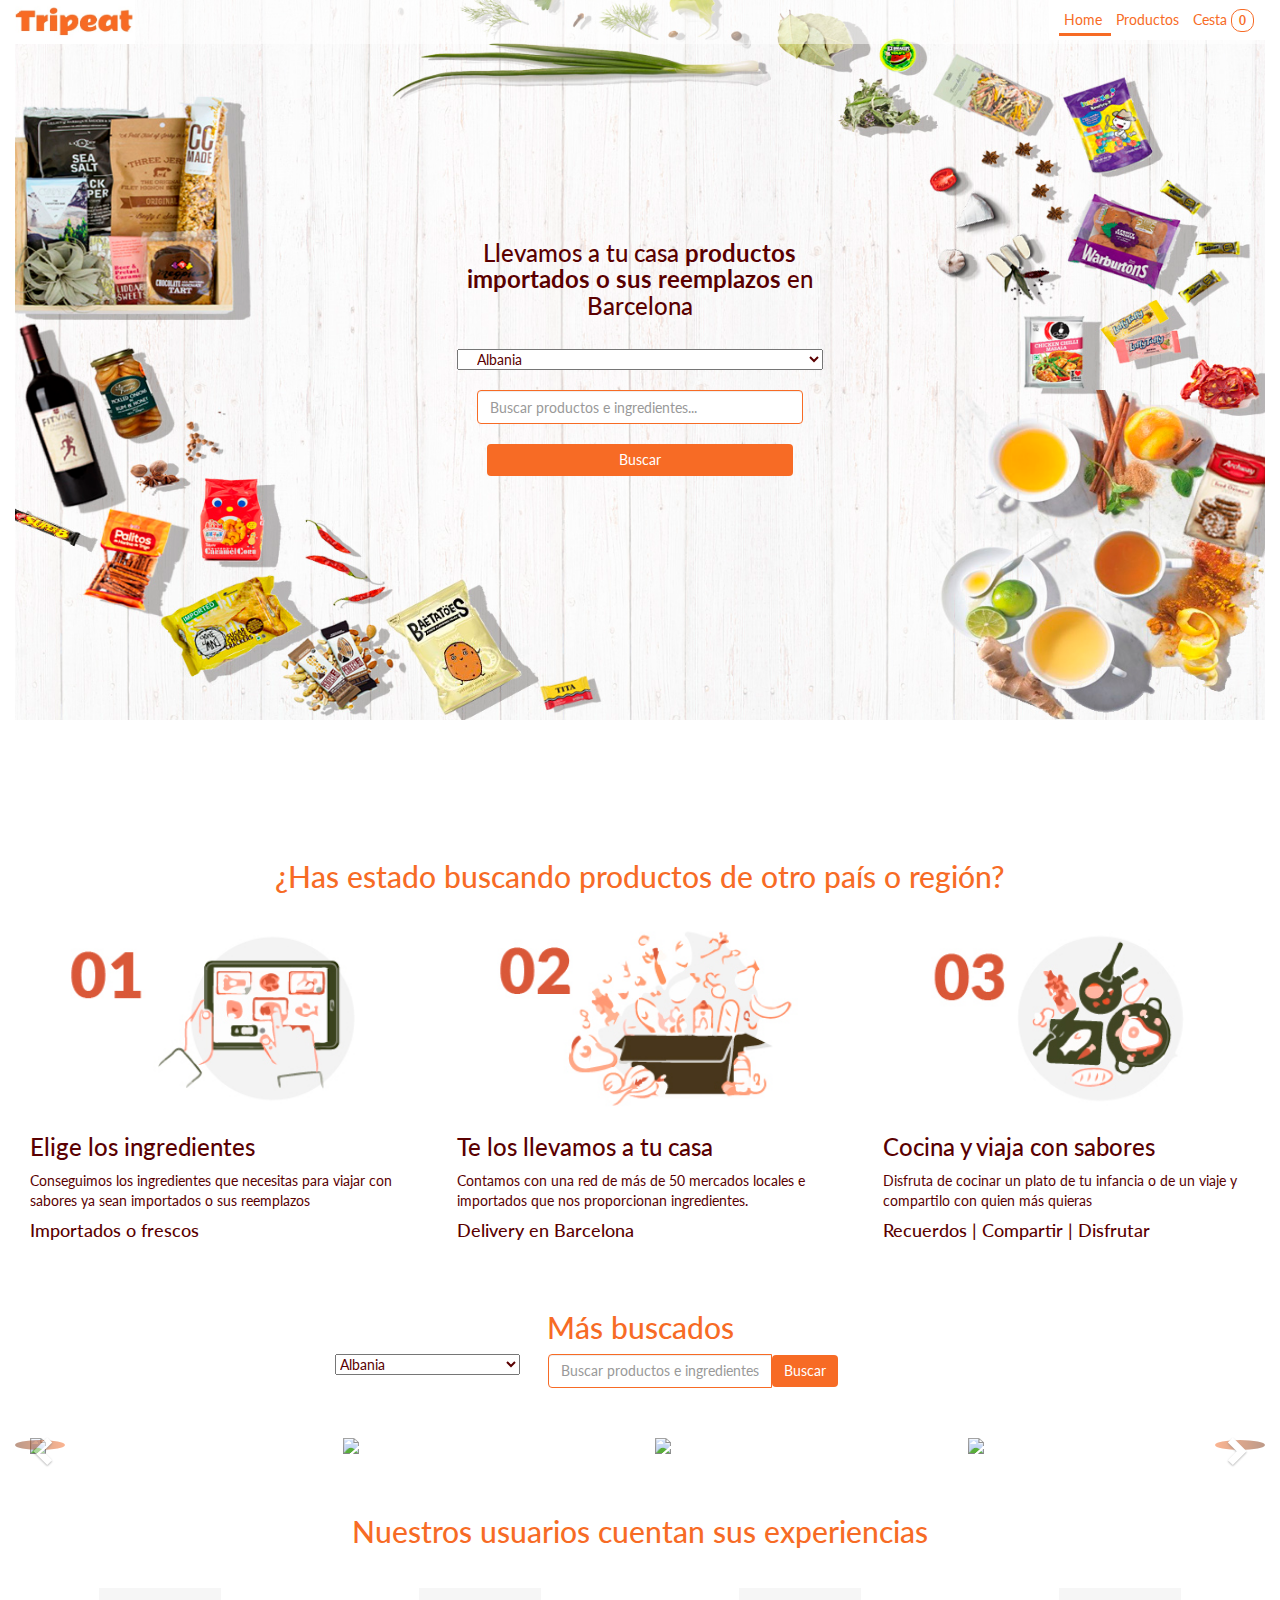
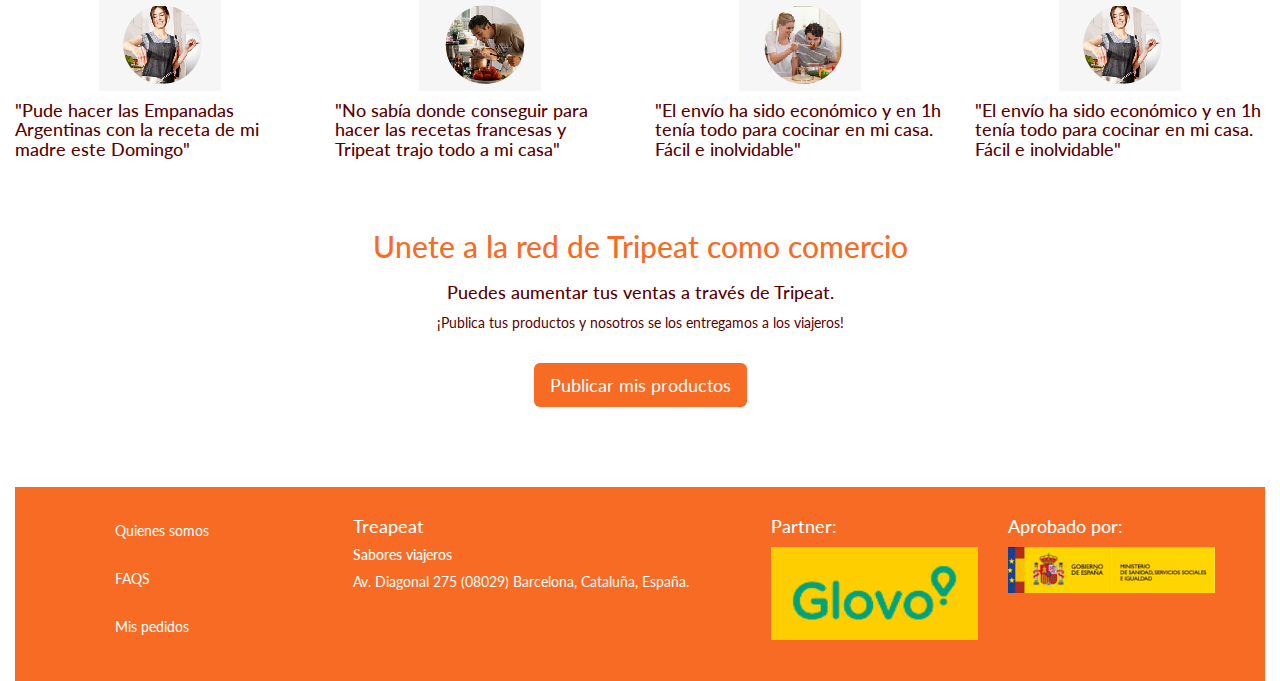
==== index.html @ 29530cc0 "slide mobile" ====
<!DOCTYPE html>
<html lang="en">
<head>
    <title>Home - Tripeat</title>
    
    <meta name="viewport" content="width=device-width, initial-scale=1">
    <!-- Latest compiled and minified CSS -->
    <link rel="stylesheet" href="https://maxcdn.bootstrapcdn.com/bootstrap/3.3.7/css/bootstrap.min.css" integrity="sha384-BVYiiSIFeK1dGmJRAkycuHAHRg32OmUcww7on3RYdg4Va+PmSTsz/K68vbdEjh4u" crossorigin="anonymous">

    <!-- Optional theme -->
    <link rel="stylesheet" href="https://maxcdn.bootstrapcdn.com/bootstrap/3.3.7/css/bootstrap-theme.min.css" integrity="sha384-rHyoN1iRsVXV4nD0JutlnGaslCJuC7uwjduW9SVrLvRYooPp2bWYgmgJQIXwl/Sp" crossorigin="anonymous">

    <!-- Jquery-->
    <script src="https://code.jquery.com/jquery-3.3.1.min.js" integrity="sha256-FgpCb/KJQlLNfOu91ta32o/NMZxltwRo8QtmkMRdAu8=" crossorigin="anonymous"></script>

    <!-- CARRITO JS SIMPLE CART-->
    <script type="text/javascript" src="simpleCart.js"></script>

    <!-- Java Script-->
    <script type="script.js"></script>

    <!-- Latest compiled and minified JavaScript -->
    <script src="https://maxcdn.bootstrapcdn.com/bootstrap/3.3.7/js/bootstrap.min.js" integrity="sha384-Tc5IQib027qvyjSMfHjOMaLkfuWVxZxUPnCJA7l2mCWNIpG9mGCD8wGNIcPD7Txa" crossorigin="anonymous"></script>

    <!-- Select CSS -->
    <link rel="stylesheet" href="https://cdnjs.cloudflare.com/ajax/libs/bootstrap-select/1.12.4/css/bootstrap-select.min.css">
    
    <!-- Select JavaScript -->
    <script src="https://cdnjs.cloudflare.com/ajax/libs/bootstrap-select/1.12.4/js/bootstrap-select.min.js"></script>

    <meta name="viewport" content="width=device-width, initial-scale=1">

    <link href="https://fonts.googleapis.com/css?family=Lato" rel="stylesheet">
    <link href="https://fonts.googleapis.com/css?family=Kalam" rel="stylesheet">
    <link rel="stylesheet" href="styles.css">
</head>
<body>
    <div class="container-fluid">

        <div class="header-home">

          <div class="logo pull-left">

                      <a href="index.html">
                      <img src="img/logo-tripeat.jpg" class="center">
                      </a>
            </div>

          <div id="navigation-links" class=" pull-right hidden-xs">
                <ul>
                    <li>
                        <a  href="index.html" class="active">
                            Home
                        </a>
                    </li>
                    <li>
                        <a href="product.html" >
                            Productos
                        </a>
                    </li>
                    <li>
                        <a href="cesta.html">
                            Cesta <span class="badge simpleCart_quantity"></span>
                        </a>
                    </li>
                </ul>


            </div>

            <!-- botones -->
            <div class="pull-right hidden-lg hidden-md hidden-sm">
                    
                    <a class="pull-right" href="cesta.html">
                     <div class="boton-cesta btn btn-default btn-sm col-xs-z cesta-icon">
                              <span class="glyphicon glyphicon-shopping-cart " aria-hidden="true"></span>
                              <span class="badge simpleCart_quantity" style="margin-right: 30px "></span>
                        </div>
                    </a>
                       <!--<button type="button" class="btn btn-default btn-sm col-xs-offset-1">
                              <span class="glyphicon glyphicon-user" aria-hidden="true"></span>
                              INICIAR SESIÓN
                        </button>-->
                    
            </div> <!-- cierra botones -->

        </div><!-- cierra header -->



        <section id="carrousell">


            <div class="row">
                <div class="col-xs-8 col-xs-offset-2 col-md-4 col-md-offset-4 buscar">
                    
                    <h3 class="row value">

                        Llevamos a tu casa <strong>productos importados o sus reemplazos</strong> en Barcelona
                    </h3>


                    <div class="row filtros">
                        <div class="col-xs-12">
                                <div id="dropdown" class="margin-top-20 col-xs-12">
                                    <select class="selectpicker col-xs-12" data-live-search="true" title="Busca país o región">
                                  
                                        <optgroup label="A">
                                            <option><a href="#">Albania</a></option>
                                            <option><a href="#">Alemania</a></option>
                                            <option><a href="#">Andorra</a></option>
                                            <option><a href="#">Angola</a></option>
                                            <option><a href="#">Argelia</a></option>
                                            <option><a href="#">Argentina</a></option>
                                            <option><a href="#">Armenia</a></option>
                                            <option><a href="#">Australia</a></option>
                                            <option><a href="#">Austria</a></option>
                                        </optgroup>

                                        <optgroup label="B">
                                            <option><a href="#">Bahamas</a></option>
                                            <option><a href="#">Bélgica</a></option>
                                            <option><a href="#">Bolivia</a></option>
                                            <option><a href="#">Bosnia y Herzegovina</a></option>
                                            <option><a href="#">Brasil</a></option>
                                            <option><a href="#">Bulgaria</a></option>
                                        </optgroup>
                                        
                                        <optgroup label="C">
                                            <option><a href="#">Camboya</a></option>
                                            <option><a href="#">Canadá</a></option>
                                            <option><a href="#">Catar</a></option>
                                            <option><a href="#">Chile</a></option>
                                            <option><a href="#">China</a></option>
                                            <option><a href="#">Colombia</a></option>
                                            <option><a href="#">Corea del Norte</a></option>
                                            <option><a href="#">Corea del Sur</a></option>
                                            <option><a href="#">Costa de Marfil</a></option>
                                            <option><a href="#">Costa Rica</a></option>
                                            <option><a href="#">Croacia</a></option>
                                            <option><a href="#">Cuba</a></option>
                                        </optgroup>

                                        <optgroup label="D">
                                            <option><a href="#">Dinamarca</a></option>
                                            <option><a href="#">Dominicana</a></option>
                                        </optgroup>

                                        <optgroup label="E">
                                            <option><a href="#">Ecuador</a></option>
                                            <option><a href="#">Egipto</a></option>
                                            <option><a href="#">El Salvador</a></option>
                                            <option><a href="#">Emiratos Árabes Unidos</a></option>
                                            <option><a href="#">Eslovaquia</a></option>
                                            <option><a href="#">Eslovenia</a></option>
                                            <option><a href="#">España</a></option>
                                            <option><a href="#">Estados Unidos</a></option>
                                            <option><a href="#">Estonia</a></option>
                                        </optgroup>

                                        <optgroup label="F">
                                            <option><a href="#">Filipinas</a></option>
                                            <option><a href="#">Finlandia</a></option>
                                            <option><a href="#">Francia</a></option>
                                        </optgroup>

                                        <optgroup label="G">
                                            <option><a href="#">Georgia</a></option>
                                            <option><a href="#">Grecia</a></option>
                                            <option><a href="#">Guatemala</a></option>
                                        </optgroup>

                                        <optgroup label="H">
                                            <option><a href="#">Haití</a></option>
                                            <option><a href="#">Honduras</a></option>
                                            <option><a href="#">Hungría</a></option>
                                        </optgroup>

                                        <optgroup label="I">
                                            <option><a href="#">India</a></option>
                                            <option><a href="#">Indonesia</a></option>
                                            <option><a href="#">Irak</a></option>
                                            <option><a href="#">Irán</a></option>
                                            <option><a href="#">Irlanda</a></option>
                                            <option><a href="#">Islandia</a></option>
                                            <option><a href="#">Israel</a></option>
                                            <option><a href="#">Italia</a></option>
                                        </optgroup>

                                        <optgroup label="J">
                                            <option><a href="#">Jamaica</a></option>
                                            <option><a href="#">Japón</a></option>
                                        </optgroup>

                                        <optgroup label="K">
                                            <option><a href="#">Kenia</a></option>
                                            <option><a href="#">Kuwait</a></option>
                                        </optgroup>

                                        <optgroup label="L">
                                            <option><a href="#">Letonia</a></option>
                                            <option><a href="#">Lituania</a></option>
                                            <option><a href="#">Luxemburgo</a></option>
                                        </optgroup>

                                        <optgroup label="M">
                                            <option><a href="#">Madagascar</a></option>
                                            <option><a href="#">Malasia</a></option>
                                            <option><a href="#">Marruecos</a></option>
                                            <option><a href="#">México</a></option>
                                            <option><a href="#">Mónaco</a></option>
                                        </optgroup>

                                        <optgroup label="N">
                                            <option><a href="#">Nepal</a></option>
                                            <option><a href="#">Nicaragua</a></option>
                                            <option><a href="#">Nigeria</a></option>
                                            <option><a href="#">Noruega</a></option>
                                            <option><a href="#">Nueva Zelanda</a></option>
                                        </optgroup>

                                        <optgroup label="P">
                                            <option><a href="#">Países Bajos</a></option>
                                            <option><a href="#">Pakistán</a></option>
                                            <option><a href="#">Panamá</a></option>
                                            <option><a href="#">Paraguay</a></option>
                                            <option><a href="#">Perú</a></option>
                                            <option><a href="#">Polonia</a></option>
                                            <option><a href="#">Portugal</a></option>
                                        </optgroup>

                                        <optgroup label="R">                           
                                            <option><a href="#">República Checa</a></option>
                                            <option><a href="#">República Dominicana</a></option>
                                            <option><a href="#">República Sudafricana</a></option>
                                            <option><a href="#">Ruanda</a></option>
                                            <option><a href="#">Rumanía</a></option>
                                            <option><a href="#">Rusia</a></option>
                                        </optgroup>

                                        <optgroup label="S"> 
                                            <option><a href="#">Serbia</a></option>
                                            <option><a href="#">Singapur</a></option>
                                            <option><a href="#">Suecia</a></option>
                                            <option><a href="#">Suiza</a></option>
                                        </optgroup>

                                        <optgroup label="T"> 
                                            <option><a href="#">Tailandia</a></option>
                                            <option><a href="#">Turquía</a></option>
                                        </optgroup>

                                        <optgroup label="U"> 
                                            <option><a href="#">Ucrania</a></option>
                                            <option><a href="#">Uruguay</a></option>
                                        </optgroup>

                                        <optgroup label="V"> 
                                            <option><a href="#">Venezuela</a></option>
                                            <option><a href="#">Vietnam</a></option>
                                        </optgroup>
                                    </select>
                                </div>                                
                        </div>

                            <div class="row margin-bottom-20 margin-top-20 col-xs-10 col-xs-offset-1 col-sm-10 col-sm-offset-1">
                                <input type="text" class="form-control" placeholder="Buscar productos e ingredientes...">
                          
                            </div><!-- /input-search -->
                    </div><!--ROW FILTROS -->


                    
                    <span class="col-xs-12">
                        <a href="productos-encontrados.html"><button class="btn btn-primary col-xs-12 col-sm-10 col-sm-offset-1" type="button">Buscar</button></a>
                      </span>

                      

                  </div><!-- /.col-lg-4 -->
            </div>
            
        </section>

<!--EMPIEZA ROW PASOS-->
        <div class="row">
            <div class="col-xs-12 margin-top-40 margin-bottom-20">
                <h2>
                    ¿Has estado buscando productos de otro país o región?
                </h2>
                
            </div>
        </div>


        <div class="row margin-bottom-40">
            <div class="col-xs-12 col-md-4">
                <div class="col-xs-12 col-sm-6 col-md-12">
                    <img src="img/paso-01.jpg" alt="paso 1 pantalla para elegir ingredientes" class="col-xs-12">
                </div>
                <div class="col-xs-12 col-sm-6 col-md-12"> 
                    <article class="">
                        <h3>Elige los ingredientes</h3>
                        <p>Conseguimos los ingredientes que
                        necesitas para viajar con sabores ya
                        sean importados o sus reemplazos
                        </p>
                        <h4>Importados o frescos</h4>
                    </article>

                </div>                
            </div>
            <div class="col-xs-12 col-md-4">
                <div class="col-xs-12 col-sm-6 col-md-12">
                    <img src="img/paso-02.jpg" alt="paso 2 caja con ingredientes y productos" class="col-xs-12">
                </div>
                <div class="col-xs-12 col-sm-6 col-md-12">
                    <article class="">
                        <h3>Te los llevamos a tu casa</h3>
                        <p>Contamos con una red de más de 50
                        mercados locales e importados que
                        nos proporcionan ingredientes.
                        </p>
                        <h4>Delivery en Barcelona </h4>
                    </article>
                </div>                
            </div>
            <div class="col-xs-12 col-md-4">
                <div class="col-xs-12 col-sm-6 col-md-12">
                    <img src="img/paso-03.jpg" alt="paso 3 cocina con utencillos" class="col-xs-12">
                </div>
                <div class="col-xs-12 col-sm-6 col-md-12">
                    <article class="">
                        <h3>Cocina y viaja con sabores</h3>
                        <p>Disfruta de cocinar un plato de tu
                        infancia o de un viaje y compartilo
                        con quien más quieras
                        </p>
                        <h4>Recuerdos | Compartir | Disfrutar</h4>
                    </article>
                </div>                
            </div>
        </div>
<!--CIERRA ROW PASOS-->

<!--EMPIEZA PRODUCTOS-->
            <div class="row margin-top-40 margin-bottom-40">
                <div class="col-xs-12">
                    <h2 class="margin-top-20">
                        Más buscados
                    </h2>
                    <div class="row filtros">
                        <div class="col-xs-12 col-md-2 col-md-offset-3">
                                <div id="dropdown" class="margin-bottom-20">
                                    <select class="selectpicker" data-live-search="true" title="Busca país o región">
                                  
                                        <optgroup label="A">
                                            <option><a href="#">Albania</a></option>
                                            <option><a href="#">Alemania</a></option>
                                            <option><a href="#">Andorra</a></option>
                                            <option><a href="#">Angola</a></option>
                                            <option><a href="#">Argelia</a></option>
                                            <option><a href="#">Argentina</a></option>
                                            <option><a href="#">Armenia</a></option>
                                            <option><a href="#">Australia</a></option>
                                            <option><a href="#">Austria</a></option>
                                        </optgroup>

                                        <optgroup label="B">
                                            <option><a href="#">Bahamas</a></option>
                                            <option><a href="#">Bélgica</a></option>
                                            <option><a href="#">Bolivia</a></option>
                                            <option><a href="#">Bosnia y Herzegovina</a></option>
                                            <option><a href="#">Brasil</a></option>
                                            <option><a href="#">Bulgaria</a></option>
                                        </optgroup>
                                        
                                        <optgroup label="C">
                                            <option><a href="#">Camboya</a></option>
                                            <option><a href="#">Canadá</a></option>
                                            <option><a href="#">Catar</a></option>
                                            <option><a href="#">Chile</a></option>
                                            <option><a href="#">China</a></option>
                                            <option><a href="#">Colombia</a></option>
                                            <option><a href="#">Corea del Norte</a></option>
                                            <option><a href="#">Corea del Sur</a></option>
                                            <option><a href="#">Costa de Marfil</a></option>
                                            <option><a href="#">Costa Rica</a></option>
                                            <option><a href="#">Croacia</a></option>
                                            <option><a href="#">Cuba</a></option>
                                        </optgroup>

                                        <optgroup label="D">
                                            <option><a href="#">Dinamarca</a></option>
                                            <option><a href="#">Dominicana</a></option>
                                        </optgroup>

                                        <optgroup label="E">
                                            <option><a href="#">Ecuador</a></option>
                                            <option><a href="#">Egipto</a></option>
                                            <option><a href="#">El Salvador</a></option>
                                            <option><a href="#">Emiratos Árabes Unidos</a></option>
                                            <option><a href="#">Eslovaquia</a></option>
                                            <option><a href="#">Eslovenia</a></option>
                                            <option><a href="#">España</a></option>
                                            <option><a href="#">Estados Unidos</a></option>
                                            <option><a href="#">Estonia</a></option>
                                        </optgroup>

                                        <optgroup label="F">
                                            <option><a href="#">Filipinas</a></option>
                                            <option><a href="#">Finlandia</a></option>
                                            <option><a href="#">Francia</a></option>
                                        </optgroup>

                                        <optgroup label="G">
                                            <option><a href="#">Georgia</a></option>
                                            <option><a href="#">Grecia</a></option>
                                            <option><a href="#">Guatemala</a></option>
                                        </optgroup>

                                        <optgroup label="H">
                                            <option><a href="#">Haití</a></option>
                                            <option><a href="#">Honduras</a></option>
                                            <option><a href="#">Hungría</a></option>
                                        </optgroup>

                                        <optgroup label="I">
                                            <option><a href="#">India</a></option>
                                            <option><a href="#">Indonesia</a></option>
                                            <option><a href="#">Irak</a></option>
                                            <option><a href="#">Irán</a></option>
                                            <option><a href="#">Irlanda</a></option>
                                            <option><a href="#">Islandia</a></option>
                                            <option><a href="#">Israel</a></option>
                                            <option><a href="#">Italia</a></option>
                                        </optgroup>

                                        <optgroup label="J">
                                            <option><a href="#">Jamaica</a></option>
                                            <option><a href="#">Japón</a></option>
                                        </optgroup>

                                        <optgroup label="K">
                                            <option><a href="#">Kenia</a></option>
                                            <option><a href="#">Kuwait</a></option>
                                        </optgroup>

                                        <optgroup label="L">
                                            <option><a href="#">Letonia</a></option>
                                            <option><a href="#">Lituania</a></option>
                                            <option><a href="#">Luxemburgo</a></option>
                                        </optgroup>

                                        <optgroup label="M">
                                            <option><a href="#">Madagascar</a></option>
                                            <option><a href="#">Malasia</a></option>
                                            <option><a href="#">Marruecos</a></option>
                                            <option><a href="#">México</a></option>
                                            <option><a href="#">Mónaco</a></option>
                                        </optgroup>

                                        <optgroup label="N">
                                            <option><a href="#">Nepal</a></option>
                                            <option><a href="#">Nicaragua</a></option>
                                            <option><a href="#">Nigeria</a></option>
                                            <option><a href="#">Noruega</a></option>
                                            <option><a href="#">Nueva Zelanda</a></option>
                                        </optgroup>

                                        <optgroup label="P">
                                            <option><a href="#">Países Bajos</a></option>
                                            <option><a href="#">Pakistán</a></option>
                                            <option><a href="#">Panamá</a></option>
                                            <option><a href="#">Paraguay</a></option>
                                            <option><a href="#">Perú</a></option>
                                            <option><a href="#">Polonia</a></option>
                                            <option><a href="#">Portugal</a></option>
                                        </optgroup>

                                        <optgroup label="R">                           
                                            <option><a href="#">República Checa</a></option>
                                            <option><a href="#">República Dominicana</a></option>
                                            <option><a href="#">República Sudafricana</a></option>
                                            <option><a href="#">Ruanda</a></option>
                                            <option><a href="#">Rumanía</a></option>
                                            <option><a href="#">Rusia</a></option>
                                        </optgroup>

                                        <optgroup label="S"> 
                                            <option><a href="#">Serbia</a></option>
                                            <option><a href="#">Singapur</a></option>
                                            <option><a href="#">Suecia</a></option>
                                            <option><a href="#">Suiza</a></option>
                                        </optgroup>

                                        <optgroup label="T"> 
                                            <option><a href="#">Tailandia</a></option>
                                            <option><a href="#">Turquía</a></option>
                                        </optgroup>

                                        <optgroup label="U"> 
                                            <option><a href="#">Ucrania</a></option>
                                            <option><a href="#">Uruguay</a></option>
                                        </optgroup>

                                        <optgroup label="V"> 
                                            <option><a href="#">Venezuela</a></option>
                                            <option><a href="#">Vietnam</a></option>
                                        </optgroup>
                                    </select>
                                </div>                                
                        </div>
                        <div  class="col-xs-12 col-sm-3">
                            <div class="input-group">
                                  <input type="text" class="form-control" placeholder="Buscar productos e ingredientes...">
                                  <span class="input-group-btn">
                                    <a href="product-detail-notfound.html"><button class="btn btn-primary" type="button">Buscar</button></a>
                                </span>
                            </div><!-- /input-group -->
                        </div>
                    </div><!--ROW FILTROS -->


                </div>
            </div>

            
            <div id="carousel-example-generic" class="carousel slide margin-bottom-20" data-ride="carousel">
                <!-- Indicators -->
                <ol class="carousel-indicators">
                    <li data-target="#carousel-example-generic" data-slide-to="0" class="active"></li>
                    <li data-target="#carousel-example-generic" data-slide-to="1"></li>
                    <li data-target="#carousel-example-generic" data-slide-to="2"></li>
                </ol>

                <!-- Wrapper for slides -->
                <div class="carousel-inner hidden-xs" role="listbox">
                    <div class="item active">
                        <div class="col-md-3 simpleCart_shelfItem">
                            <img src="http://www.cosasnuestras.cl/wp-content/uploads/2017/08/Galletitas-Chocolinas-250-gr.png">
                            <div class="carousel-caption">
                               <h3 class="item_name">Chocolinas</h3>
                                    <h4>Argentina</h4>
                                    <p class="item_price">4 €</p>
                                    <p>
                                        <a  href="javascript:;">
                                            <input type="button" id="btnAdded" value="Añadir a la cesta" href="javascript:;" class="item_add btn btn-primary backgrey added" />
                                        </a>
                            </div>
                        </div>
                        <div class="col-md-3 simpleCart_shelfItem">
                            <img src="http://inigoaguirre.files.wordpress.com/2008/05/ajinomoto1.jpg">
                            <div class="carousel-caption">
                                <h3 class="item_name">Ají nomoto</h3>
                                    <h4>País de origen</h4>
                                    <p class="item_price">0.5 €</p>
                                    <p>
                                        <a  href="javascript:;">
                                         <input type="button" id="btnAdded" value="Añadir a la cesta" href="javascript:;" class="item_add btn btn-primary backgrey added" />
                                        </a>
                            </div>
                        </div>
                        <div class="col-md-3 simpleCart_shelfItem">
                            <img src="https://images-na.ssl-images-amazon.com/images/I/81i-3WaRO5L._SX569_.jpg">
                            <div class="carousel-caption">
                                <h3 class="item_name">Reese´s</h3>
                                    <h4>País de origen</h4>
                                    <p class="item_price">1.8 €</p>
                                    <p>
                                        <a  href="javascript:;">
                                         <input type="button" id="btnAdded" value="Añadir a la cesta" href="javascript:;" class="item_add btn btn-primary backgrey added" />
                                        </a>
                            </div>
                        </div>
                        <div class="col-md-3 simpleCart_shelfItem">
                            <img src="https://ae01.alicdn.com/kf/HTB1iCCwOpXXXXcbXVXXq6xXFXXX3/Fideos-Instant-neos-chinos-Productos-de-Gran-Cubo-de-Alimentos-Importados-Productos-Alimenticios-Deliciosos-Fideos-Instant.jpg">
                            <div class="carousel-caption">
                                <h3 class="item_name">King Soup</h3>
                                <h4>País de origen</h4>
                                <p class="item_price">2 €</p>
                                <p>
                                    <a  href="javascript:;">
                                     <input type="button" id="btnAdded" value="Añadir a la cesta" href="javascript:;" class="item_add btn btn-primary backgrey added" />
                                    </a>
                            </div>
                        </div>
                    </div>
                    <div class="item">
                        <div class="col-md-3 simpleCart_shelfItem">
                            <img src=" http://www.ladispensaitaliana.es/wp-content/uploads/2018/01/CASARECCE-N%C2%BA25-500GR-DIVELLA-300x300.jpg ">
                            <div class="carousel-caption">
                                <h3 class="item_name">Di Vella</h3>
                                    <h4>País de origen</h4>
                                    <p class="item_price">0.6 €</p>
                                    <p>
                                        <a  href="javascript:;">
                                         <input type="button" id="btnAdded" value="Añadir a la cesta" href="javascript:;" class="item_add btn btn-primary backgrey added" />
                                        </a>
                            </div>
                        </div>
                        <div class="col-md-3 simpleCart_shelfItem">
                            <img src="https://media-verticommnetwork1.netdna-ssl.com/wines/gran-colegiata-crianza-roble-frances-520608.jpg">
                            <div class="carousel-caption">
                               <h3 class="item_name">Vino</h3>
                                <h4>País de origen</h4>
                                <p class="item_price">5 €</p>
                                <p>
                                    <a  href="javascript:;">
                                     <input type="button" id="btnAdded" value="Añadir a la cesta" href="javascript:;" class="item_add btn btn-primary backgrey added" />
                                    </a>
                            </div>
                        </div>
                        <div class="col-md-3 simpleCart_shelfItem">
                            <img src="https://i.ebayimg.com/images/g/ytMAAOSw~YRaePlO/s-l300.jpg">
                            <div class="carousel-caption">
                                <h3 class="item_name">Curry Sauce</h3>
                                <h4>País de origen</h4>
                                <p class="item_price">1.8 €</p>
                                <p>
                                    <a  href="javascript:;">
                                     <input type="button" id="btnAdded" value="Añadir a la cesta" href="javascript:;" class="item_add btn btn-primary backgrey added" />
                                    </a>
                            </div>
                        </div>
                        <div class="col-md-3 simpleCart_shelfItem">
                            <img src="https://www.productosgourmet.online/blog/wp-content/uploads/2017/03/arroz-jazmin-500gr-300x300.jpg">
                            <div class="carousel-caption">
                                <h3 class="item_name">Jasmine Rice</h3>
                                <h4>País de origen</h4>
                                <p class="item_price">1 €</p>
                                <p>
                                    <a  href="javascript:;">
                                     <input type="button" id="btnAdded" value="Añadir a la cesta" href="javascript:;" class="item_add btn btn-primary backgrey added" />
                                    </a>
                            </div>
                        </div>
                    </div>

                </div>
                    <!-- Controls -->
                    <a class="left carousel-control" href="#carousel-example-generic" role="button" data-slide="prev">
                        <span class="glyphicon glyphicon-chevron-left" aria-hidden="true"></span>
                        <span class="sr-only">Previous</span>
                    </a>
                    <a class="right carousel-control" href="#carousel-example-generic" role="button" data-slide="next">
                        <span class="glyphicon glyphicon-chevron-right" aria-hidden="true"></span>
                        <span class="sr-only">Next</span>
                    </a>

                    
                </div> <!-- cierra carousell desktop -->

            <!-- abre carousell mobile -->
            <div id="carousel-example-generic2" class="carousel slide margin-bottom-20 hidden-lg hidden-md" data-ride="carousel">
                <!-- Indicators -->
                <ol class="carousel-indicators">
                    <li data-target="#carousel-example-generic" data-slide-to="0" class="active"></li>
                    <li data-target="#carousel-example-generic" data-slide-to="1"></li>
                    <li data-target="#carousel-example-generic" data-slide-to="2"></li>
                </ol>

                <!-- Wrapper for slides -->
                <div  div class="carousel-inner hidden-md hidden-lg" role="listbox">
                    <div class="item active">
                        <div class="col-xs-12">
                            <img src="http://www.cosasnuestras.cl/wp-content/uploads/2017/08/Galletitas-Chocolinas-250-gr.png">
                            <div class="carousel-caption">
                               <h3 class="item_name">Chocolinas</h3>
                                    <h4>Argentina</h4>
                                    <p class="item_price">4 €</p>
                                    <p>
                                        <a  href="javascript:;">
                                            <input type="button" id="btnAdded" value="Añadir a la cesta" href="javascript:;" class="item_add btn btn-primary backgrey added" />
                                        </a>
                            </div>
                        </div>
                        <div class="col-xs-12">
                            <img src="http://inigoaguirre.files.wordpress.com/2008/05/ajinomoto1.jpg">
                            <div class="carousel-caption">
                                2 Producto Viajero
                            </div>
                        </div>
                    </div>

                    <div class="item">
                        <div class="col-xs-12">
                            <img src="https://images-na.ssl-images-amazon.com/images/I/81i-3WaRO5L._SX569_.jpg">
                            <div class="carousel-caption">
                                3 Producto Viajero
                            </div>
                        </div>
                        <div class="col-xs-12">
                            <img src="https://ae01.alicdn.com/kf/HTB1iCCwOpXXXXcbXVXXq6xXFXXX3/Fideos-Instant-neos-chinos-Productos-de-Gran-Cubo-de-Alimentos-Importados-Productos-Alimenticios-Deliciosos-Fideos-Instant.jpg">
                            <div class="carousel-caption">
                                4 Producto Viajero
                            </div>
                        </div>
                    </div>

                    <div class="item">
                        <div class="col-xs-12">
                            <img src=" http://www.ladispensaitaliana.es/wp-content/uploads/2018/01/CASARECCE-N%C2%BA25-500GR-DIVELLA-300x300.jpg ">
                            <div class="carousel-caption">
                                5 Producto Viajero
                            </div>
                        </div>
                        <div class="col-xs-12">
                            <img src="https://media-verticommnetwork1.netdna-ssl.com/wines/gran-colegiata-crianza-roble-frances-520608.jpg">
                            <div class="carousel-caption">
                                6 Producto Viajero
                            </div>
                        </div>
                    </div>
                    <div class="item">
                        <div class="col-xs-12">
                            <img src="https://i.ebayimg.com/images/g/ytMAAOSw~YRaePlO/s-l300.jpg">
                            <div class="carousel-caption">
                                7 Producto Viajero
                            </div>
                        </div>
                        <div class="col-xs-12">
                            <img src="https://www.productosgourmet.online/blog/wp-content/uploads/2017/03/arroz-jazmin-500gr-300x300.jpg">
                            <div class="carousel-caption">
                                8 Producto Viajero
                            </div>
                        </div>
                    </div>
                </div>
                
            <!-- Controls -->

                <!-- Controls -->
                <a class="left carousel-control" href="#carousel-example-generic" role="button" data-slide="prev">
                    <span class="glyphicon glyphicon-chevron-left" aria-hidden="true"></span>
                    <span class="sr-only">Previous</span>
                </a>
                <a class="right carousel-control" href="#carousel-example-generic" role="button" data-slide="next">
                    <span class="glyphicon glyphicon-chevron-right" aria-hidden="true"></span>
                    <span class="sr-only">Next</span>
                </a>
            </div><!-- cierra carousell mobile -->

<!--CIERRA ROW PRODUCTOS-->

<!--CIERRA ROW USUARIOS-->
        <div class="row margin-bottom-40 margin-top-40">
            <div class="row">
                <div class="col-xs-12">

                    <h2 class="margin-bottom-40 margin-top-20">
                        Nuestros usuarios cuentan sus experiencias
                    </h2>
                   
                    <div class="col-xs-6 col-sm-3 ">
                        <div class="center">
                            <img src="img/user-01.jpg" alt="">
                        </div>
                        <div class="product-name">
                            <h4>
                                "Pude hacer las Empanadas
                                Argentinas con la receta de
                                mi madre este Domingo"

                            </h4>
                        </div>         
                    </div>
                    <div class="col-xs-6 col-sm-3 ">
                        <div class="center">
                            <img src="img/user-02.jpg" alt="">
                        </div>
                        <div class="product-name">
                            <h4>
                                "No sabía donde conseguir para
                                    hacer las recetas francesas y
                                    Tripeat trajo todo a mi casa"

                            </h4>
                        </div>         
                    </div>
                    <div class="col-xs-6 col-sm-3 ">
                        <div class="center">
                            <img src="img/user-03.jpg" alt="">
                        </div>
                        <div class="product-name">
                            <h4>
                                "El envío ha sido económico y en
                                1h tenía todo para cocinar en mi
                                casa. Fácil e inolvidable"
                            </h4>
                        </div>         
                    </div>
                    <div class="col-xs-6 col-sm-3 ">
                        <div class="center">
                            <img src="img/user-01.jpg" alt="">
                        </div>
                        <div class="product-name">
                            <h4>
                                "El envío ha sido económico y en
                                1h tenía todo para cocinar en mi
                                casa. Fácil e inolvidable"
                            </h4>
                        </div>         
                    </div>
                    
                </div>
            </div>
            
        </div><!--cierra usuarios-->

        <div class="row margin-top-40 margin-bottom-40"> <!--abre comercios-->
                        <div class="col-xs-12 center">

                            <h2 class="margin-bottom-20 margin-top-20">
                                Unete a la red de Tripeat como comercio
                            </h2>
                           
                                
                                <div class=" margin-bottom-20">
                                    <h4>
                                        Puedes aumentar tus ventas a través de Tripeat.
                                    </h4>
                                    <P>¡Publica tus productos y nosotros se los entregamos a los viajeros!</P>

                                    <a href="registro.html" class="btn btn-lg btn-primary margin-top-20">Publicar mis productos</a>
                                </div>         
                            </div>
        </div>


    <!--ABRE FOOTER-->
        <footer class="clearfix">
            <div class="col-xs-6 col-md-3">
                <ul>
                    <li>
                        <a href="">Quienes somos</a>
                    </li>
                    <li>
                        <a href="">FAQS</a>
                    </li>
                    <li>
                        <a href="">Mis pedidos</a>
                    </li>
                </ul>
            </div>
            <div class="col-xs-6 col-md-4">
                <div>
                    <h4>Treapeat</h4><h5>Sabores viajeros</h5>
                    <p>Av. Diagonal 275 (08029)
                    Barcelona, Cataluña, España.</p>
                </div>
            </div>
            <div class="col-xs-12 col-md-5 backgrey">
                <div class="col-xs-6 col-sm-6"><h4>Partner:</h4><img src="img/glovo.png"></div>
                <div class="col-xs-6 col-sm-6"><h4>Aprobado por:</h4><img src="img/sanidad.jpg"></div>
            </div>    
        </footer><!-- footer-->
    
        <div id="navigation-tabs" class="hidden-lg hidden-md hidden-sm center col-xs-12">
                <ul class="nav nav-tabs">
                    <li class="col-xs-4 menu-icon">
                        <a  href="index.html" class="active">
                            <span class="glyphicon glyphicon-home col-xs-12" aria-hidden="true"></span>
                           <div class="">Home</div>
                        </a>
                    </li>
                    <li class="col-xs-4 menu-icon">
                        <a href="product.html">
                           <span class="glyphicon glyphicon-glass col-xs-12" aria-hidden="true"></span>
                           <div class="">Productos</div>
                        </a>
                    </li>
                    <li class="col-xs-4 menu-icon">
                        <a href="cesta.html">
                            <span class="col-xs-2 col-xs-offset-2 col-sm-4 col-sm-offset-4 glyphicon glyphicon-shopping-cart col-xs-12" aria-hidden="true"></span>
                            <span class="col-xs-3 badge simpleCart_quantity"></span>
                           <div class="col-xs-12">Cesta</div>
                        </a>
                    </li>
                </ul>
            </div><!--CIERRACONTAINER menu tabs-->
        
                   
    </div> <!--CIERRACONTAINER FLUID-->

    <script type="text/javascript">
     
     $(document).ready(function(e) {
        $('.added').click(function(){
        $(this).val("Añadido");
      });
    });
   </script>   
                   
        
</body>
</html>
---- styles.css ----
div {
    box-sizing: border-box;
}

html, body {
    margin: 0;
    padding: 0;
}


body{
    font-family: 'Lato', sans-serif;
    color:#5a0001;
}

a {
    color:#5a0001;
}

a:hover {
    color:#5a0001;
}

h1 {
	font-family: 'Kalam', cursive;
	}
/* 
    Vamos a dar un tamaño fijo de 960px a la página para que
    sea más senzillo calcular tamaños.
*/
#page-wrapper {
    width: 960px;
    border: 1px solid grey;
    margin: auto;
    left: 0;
    right: 0;
}
.header{
        position: fixed;
    top: 0px;
    background:white;
    z-index: 15;
    width: 98%;
}
.header-home{
        position: fixed;
    top: 0px;
    background: rgba(255, 255, 255,0.5);
    z-index: 15;
    width: 98%;
}


@media only screen and (max-width: 780px) {

   .header {position: fixed;
    top: 0px;
    background: white;
    z-index: 15;
    
                width: 90%;
            }
  }

#header {
    color: white;
    background: #5a0001;
    padding: 15px 0 0 0;
}

#header h1 {
    margin-top: 0;
    margin-left: 15px;
    color: white
}

.lnr{color: #F76B25}

.exito{font-size: 5em}

#navigation-links {
    background: white;
}

#navigation-links ul {
    margin: 0;
    padding: 10px;
}
#navigation-links li {
    display: inline
}

#navigation-links a {
    text-decoration: none;
    color: #F76B25;
    padding: 5px;
}

#navigation-links a.active {
    border-bottom: 3px solid #F76B25;
    color: #F76B25
}

.logo img {
    max-width: 120px
}
.left{text-align: left;}

@media only screen and (max-width: 780px) {

    .logo img {max-width: 100px;}

  }

 

#navigation-tabs{
	position: fixed;
	bottom: 0px; 
	background: white;
	height:50px; 
	border-top: 1px solid #F76B25;
    padding-bottom: 30px;
    margin-left: -15px;
    width: 100%
}

#navigation-tabs a {
	text-decoration: none;
	padding: 10px;
	color: #F76B25;
	width: 100%
     }
#navigation-tabs a:hover {
	background: #F76B25;
	color: white;
	height:50px;
	border-radius: 0px
     }

     }
#navigation-tabs .active .badge {
    display: inline;
     } 
.badge {
    display: inline;
    color:#F76B25;
    background: white;
    border: 1px solid #F76B25
     } 

.boton-cesta{border: none}

 .btn-default .badge{
    display: inline;
    color:#F76B25;
    background: white;
    border: 1px solid #F76B25
     } 

#navigation-tabs .active {
	background: #F76B25;
	color: white;
	height:50px;
	border-radius: 0px
     }



.menu-icon {
   text-align: center;
   margin:0 auto;
   padding-right: : 0px;
    padding-left:0px;
}


#carrousell {
        top: -80px;
    position: relative;
    min-height: 800px;
background-image: url(img/slide.jpg);
background-size: 1300px 800px;
background-position:center;
background-repeat:no-repeat;  
text-align: center;
/* 
width: 100%*/
}

@media only screen and (max-width: 780px) {

   #carrousell {background-image: url(img/slide-mobile.jpg);
    background-size: auto;

            }
  }

<<<<<<< HEAD
.bootstrap-select>.dropdown-toggle.bs-placeholder {background: white}

.login .glyphicon { color:#F76B25;
                    padding-right: 20px  }

.login h5 {font-weight: bold;
            padding-left: 35px;
            padding-bottom: -40px;

                   }

=======
>>>>>>> parent of 3e7ea4a... Slide imagen

#carrousell .buscar{
    margin-top: 10px; 
    margin-bottom: 0;
}

#carrousell .input-group{
    margin-top: 20px; 
    margin-bottom: 20px; 
}

.value{
    padding-top: 300px;
padding-bottom: : 20px;
text-align: center;
color: #5a0001;
}

.ilustration{
    height: 150px;
    background: #FF8162;
    margin-bottom: 15px;
}

.ilustration-big{
    height: 300px;
    background: #FF8162;
    margin-bottom: 15px;
}


h2{text-align: center;
	color: #F76B25;
    font-family: 'Lato', sans-serif;
    font-weight:thin;}

.user {height: 50px;
    background: #ff8162;
    margin-bottom: 15px;
    border-radius: 250px;
	  }

footer {
    background: #F76B25;
    color: white;
    padding: 20px;
    margin-top: 60px;
	  }
     
footer img {width: 100% }

footer h4 {color: white}

ul li {list-style: none }


footer a:link, a:visited {

    padding: 14px 25px;
    text-align: center; 
    text-decoration: none;
    display: inline-block;
}

a:hover, a:active {
    background-color: #ffc5b7;
    text-decoration: none

}
footer a{color: white
	}

.backgrey{background: #F76B25;
}


.margin-top-40 {
	margin-top: 40px
}

@media only screen and (max-width: 780px) {

    .margin-top-40 {
    margin-top: 20px
    }

}



.margin-bottom-40 {
	margin-bottom: 40px
}

.margin-top-20 {
	margin-top: 20px
}

.margin-bottom-20 {
	margin-bottom: 20px
}

.margin-top-10{
	margin-top: 10px
}

.margin-bottom-10 {
	margin-bottom: 10px
}

.center {text-align: center
}

h4{color: #5a0001}

a p{color: black
}

.grey {background: #F76B25;
	color: white}

.carousel img {max-height: 300px;
                }

.carousel-caption{
                    top:-1000px;}

.carousel-inner img:hover, .carousel-caption:hover {
                    background: #F76B25ba;
                    width:100%;
                    color: white;
                    bottom:0px;
                    top:0px;
                    left: 15px;
                    right:0px;
                    text-shadow: none;
                }
.carousel-inner h4 {color: white}

.carousel-control {max-width: 50px;
                    border-radius: 100%;
                    max-height: 50px;
                    line-height: 50px;
                    top: 50%;
                    transform: translateY(-50%);
                    background: #F76B25;
                     background-image: none;

                }
.carousel-control a, .left-carousel, .right-carousel {text-align: center;
    background-color: white;
    background-image: none;
                }
.carousel-control a:hover {text-align: center;
    background-color: white;
    background-image: none;
                }

.carousel-control a span  {position: absolute;
    top: 10px;
    left: 20px;
     background-image: none;
     }

.nav-pills>li.active>a {background: white;
                        color: #F76B25;
                    border-bottom: 3px solid #F76B25;
                    text-align: justify}

.nav-pills>li.active>a:hover {border-bottom: 3px solid #F76B25;
                            background: white;
                            color: #F76B25}

.btn-primary {background: #F76B25;
border: none;
text-shadow: none}

.btn-primary:hover {background: #5a0001}

.action-button {position: fixed;
				bottom: 0px;
				background: white;
				z-index: 1;
			}

@media only screen and (max-width: 780px) {

	.action-button {
				bottom: 50px;

			}

}

.cesta img {margin-top:20px;
			max-height: 150px;
			max-width: 100%;
			}
.product-detail img {
			max-height: 400px;
			}
.productimage {
            width: 30%;
            display:inline-block;
            margin-left: 20px;
            }
.bandera {max-width: 20px;
            padding-right: 5px;
            padding-bottom: 3px}

.listado-buscar{margin-top: 50px}

.listado h3 {font-size: 16px;
            font-weight: bold;
            margin-top: 0px;
            padding-top: 0px;
            padding-left: 0px
            }

.listado h4 {font-size: 14px;
            margin-top: 5px;
            padding-left: 0px
            }
.align-right{text-align: right;
            padding-right:0px;}

.margin-0{margin: 0px}
.margin-top-0{margin-top: 0px}
.margin-left-0{margin-left: 0px}
.padding-0{padding: 0px}

.thumbnail {padding: 0px;
            border-radius: 0px}
.detalle:hover .thumbnail{box-shadow: 0 3px 3px rgba(0,0,0,.075)}
.thumbnail .caption {margin-bottom: 0px}

@media only screen and (max-width: 780px) {

   .productimage {
                width: 80%;
            }

}

.product img {
	height: auto;
    width: 100%
}
.imgblanca{max-height: 206px;
    width: auto;
    text-align: center;
    vertical-align: middle;}

.added{
   content: "Añadir"; 
}
.added:visited{
   content: "Añadido"; 
   background: blue;
}

.btn-group button, .btn-default{
	text-shadow: none;
	border-color: #F76B25;
	background: none;
	color:  #F76B25
}

.btn-default:hover {color:  #F76B25;
	background:#ffc5b7;
	border-color: #F76B25;
}

.form-control{border-color: #F76B25;}
.form-control:focus {border-color:#5a0001;}

.input-group .form-control {z-index:0;}
.input-group .form-control:focus {z-index:0;}

.input-group-btn:last-child>.btn, .input-group-btn:last-child>.btn-group, .input-group-btn>.btn:active, .input-group-btn>.btn:focus, .input-group-btn>.btn:hover {z-index:0;}

/* 
    Estilo cesta
*/

.headerRow{
            display: none;
            }

.simpleCart_items {
    

}

.itemRow{
    border-top-left-radius: 4px;
    border-top-right-radius: 4px;
    border: 1px solid #ccc;
}

.item-increment, .item-decrement{
                margin: 20px;
                padding: 6px 12px;
                font-size: 14px;
                font-weight: 400;
                line-height: 1;
                color: #555;
                text-align: center;
                background-color: #eee;
                border: 1px solid #ccc;
                border-radius: 4px;
                }
.item-quantity{border:1px solid #F76B25;
                text-align: center;
                width: 50px
                }

.item-name {font-size: 24px;
            margin-top: 20px;
            margin-bottom: 10px;
            font-weight: 500;
            line-height: 1.1;
            width: 100%;
}

@media only screen and (min-width: 780px) {

   .simpleCart_items { 
                    width: 50%;
                    margin-left:25%;
                            }

            }

.simpleCart_items td{ min-width: 20px;
                    height: 60px;
                    padding: 20px
}

.item-total {
            font-weight: 600;
}

.item-remove{
            font-weight: 800;
            background-color: #eee
}

/* 
    ocultar remove y poner cruz

.item-remove td{
        background-image: url("img/x.png")
            }


    ocultar remove y poner cruz
.item-remove a{
        content: "X";
        visibility:hidden;
            }
*/
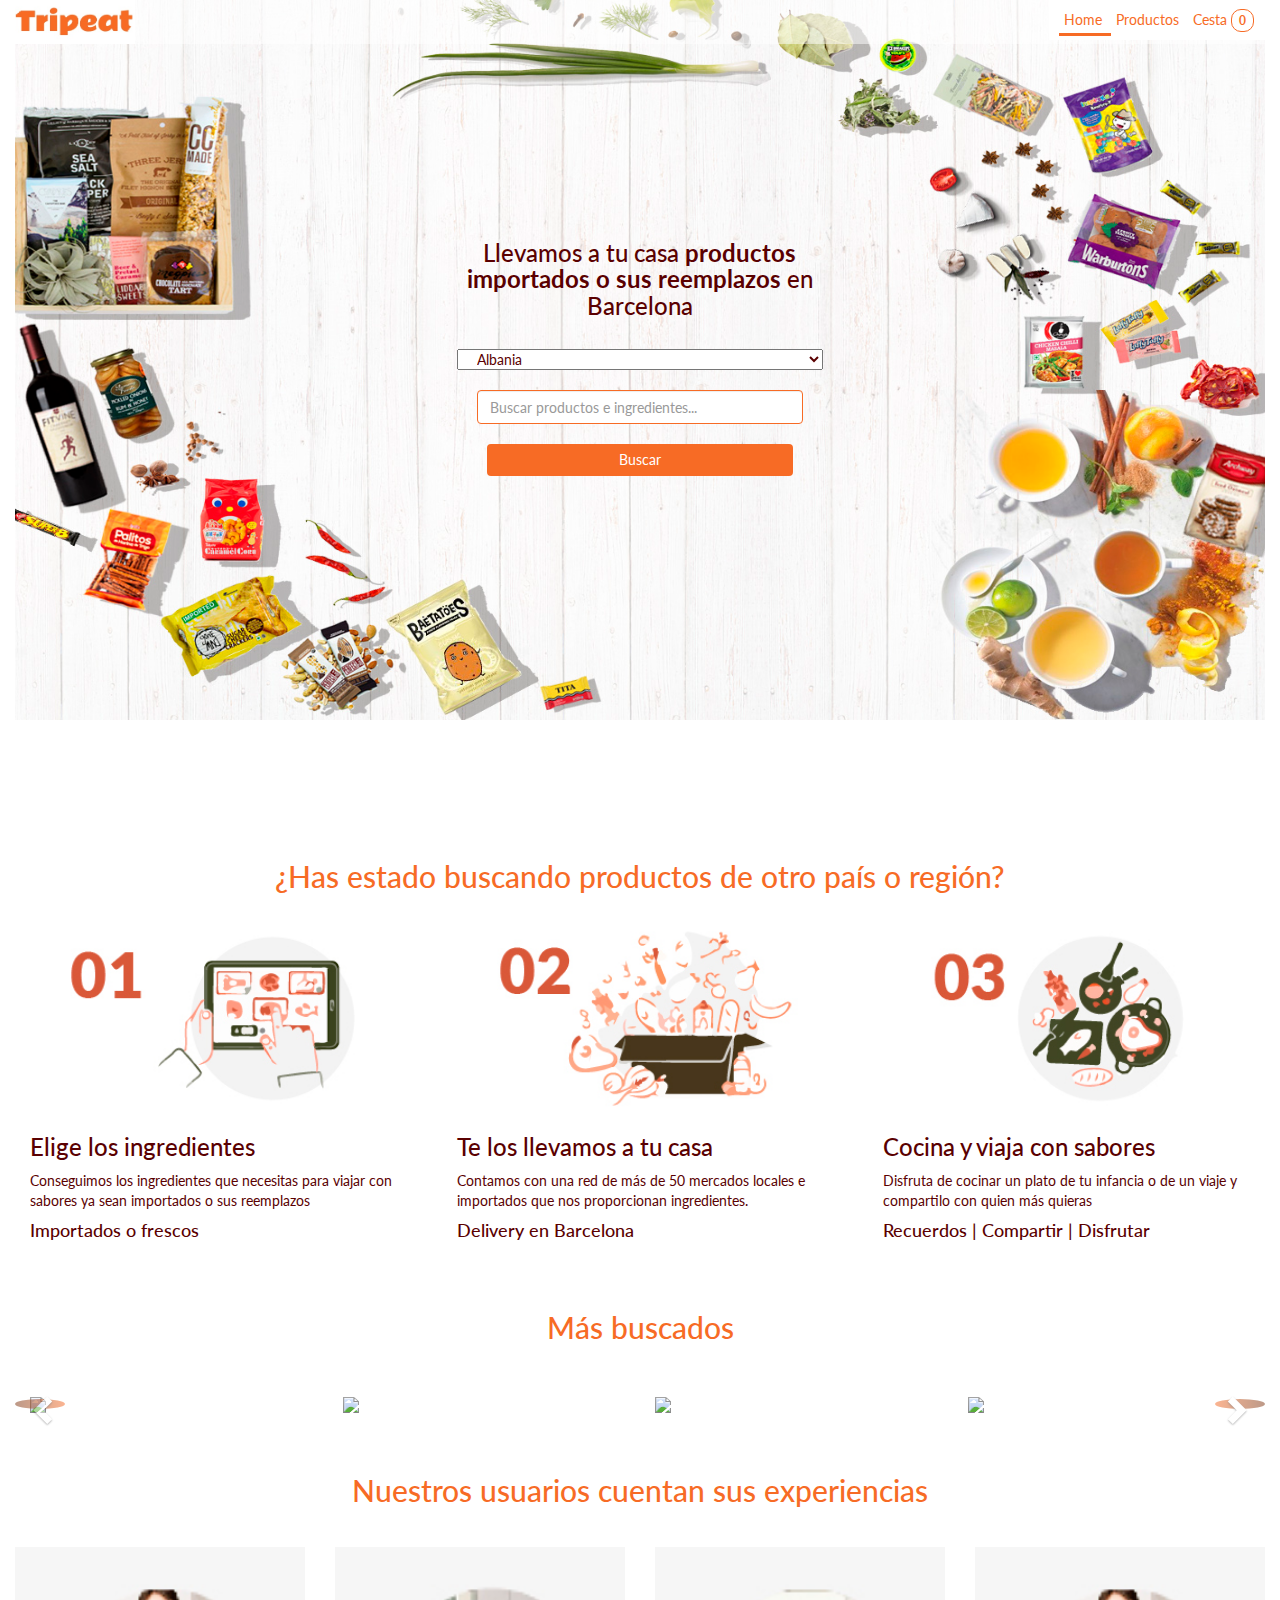
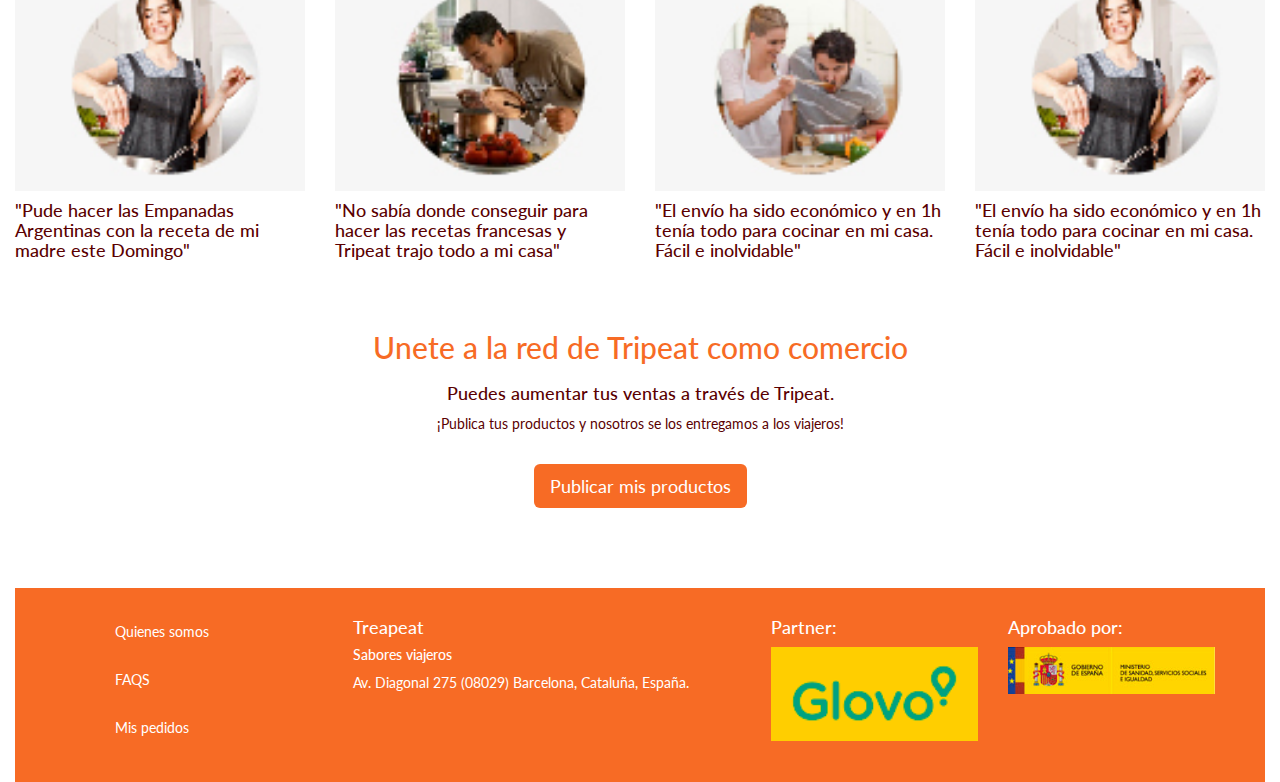
==== commit 76477210: "productos más buscados en mobile" ====
--- a/index.html
+++ b/index.html
@@ -35,7 +35,7 @@
     <link rel="stylesheet" href="styles.css">
 </head>
 <body>
-    <div class="container-fluid">
+    <div class="container-fluid product">
 
         <div class="header-home">
 
@@ -264,7 +264,7 @@
                         </div>
 
                             <div class="row margin-bottom-20 margin-top-20 col-xs-10 col-xs-offset-1 col-sm-10 col-sm-offset-1">
-                                <input type="text" class="form-control" placeholder="Buscar productos e ingredientes...">
+                                <input id="myInput" type="text" class="form-control" placeholder="Buscar productos e ingredientes...">
                           
                             </div><!-- /input-search -->
                     </div><!--ROW FILTROS -->
@@ -272,7 +272,7 @@
 
                     
                     <span class="col-xs-12">
-                        <a href="productos-encontrados.html"><button class="btn btn-primary col-xs-12 col-sm-10 col-sm-offset-1" type="button">Buscar</button></a>
+                        <a href="productos-encontrados.html"><button id="myBtn" class="btn btn-primary col-xs-12 col-sm-10 col-sm-offset-1" type="button">Buscar</button></a>
                       </span>
 
                       
@@ -349,177 +349,7 @@
                     <h2 class="margin-top-20">
                         Más buscados
                     </h2>
-                    <div class="row filtros">
-                        <div class="col-xs-12 col-md-2 col-md-offset-3">
-                                <div id="dropdown" class="margin-bottom-20">
-                                    <select class="selectpicker" data-live-search="true" title="Busca país o región">
-                                  
-                                        <optgroup label="A">
-                                            <option><a href="#">Albania</a></option>
-                                            <option><a href="#">Alemania</a></option>
-                                            <option><a href="#">Andorra</a></option>
-                                            <option><a href="#">Angola</a></option>
-                                            <option><a href="#">Argelia</a></option>
-                                            <option><a href="#">Argentina</a></option>
-                                            <option><a href="#">Armenia</a></option>
-                                            <option><a href="#">Australia</a></option>
-                                            <option><a href="#">Austria</a></option>
-                                        </optgroup>
-
-                                        <optgroup label="B">
-                                            <option><a href="#">Bahamas</a></option>
-                                            <option><a href="#">Bélgica</a></option>
-                                            <option><a href="#">Bolivia</a></option>
-                                            <option><a href="#">Bosnia y Herzegovina</a></option>
-                                            <option><a href="#">Brasil</a></option>
-                                            <option><a href="#">Bulgaria</a></option>
-                                        </optgroup>
-                                        
-                                        <optgroup label="C">
-                                            <option><a href="#">Camboya</a></option>
-                                            <option><a href="#">Canadá</a></option>
-                                            <option><a href="#">Catar</a></option>
-                                            <option><a href="#">Chile</a></option>
-                                            <option><a href="#">China</a></option>
-                                            <option><a href="#">Colombia</a></option>
-                                            <option><a href="#">Corea del Norte</a></option>
-                                            <option><a href="#">Corea del Sur</a></option>
-                                            <option><a href="#">Costa de Marfil</a></option>
-                                            <option><a href="#">Costa Rica</a></option>
-                                            <option><a href="#">Croacia</a></option>
-                                            <option><a href="#">Cuba</a></option>
-                                        </optgroup>
-
-                                        <optgroup label="D">
-                                            <option><a href="#">Dinamarca</a></option>
-                                            <option><a href="#">Dominicana</a></option>
-                                        </optgroup>
-
-                                        <optgroup label="E">
-                                            <option><a href="#">Ecuador</a></option>
-                                            <option><a href="#">Egipto</a></option>
-                                            <option><a href="#">El Salvador</a></option>
-                                            <option><a href="#">Emiratos Árabes Unidos</a></option>
-                                            <option><a href="#">Eslovaquia</a></option>
-                                            <option><a href="#">Eslovenia</a></option>
-                                            <option><a href="#">España</a></option>
-                                            <option><a href="#">Estados Unidos</a></option>
-                                            <option><a href="#">Estonia</a></option>
-                                        </optgroup>
-
-                                        <optgroup label="F">
-                                            <option><a href="#">Filipinas</a></option>
-                                            <option><a href="#">Finlandia</a></option>
-                                            <option><a href="#">Francia</a></option>
-                                        </optgroup>
-
-                                        <optgroup label="G">
-                                            <option><a href="#">Georgia</a></option>
-                                            <option><a href="#">Grecia</a></option>
-                                            <option><a href="#">Guatemala</a></option>
-                                        </optgroup>
-
-                                        <optgroup label="H">
-                                            <option><a href="#">Haití</a></option>
-                                            <option><a href="#">Honduras</a></option>
-                                            <option><a href="#">Hungría</a></option>
-                                        </optgroup>
-
-                                        <optgroup label="I">
-                                            <option><a href="#">India</a></option>
-                                            <option><a href="#">Indonesia</a></option>
-                                            <option><a href="#">Irak</a></option>
-                                            <option><a href="#">Irán</a></option>
-                                            <option><a href="#">Irlanda</a></option>
-                                            <option><a href="#">Islandia</a></option>
-                                            <option><a href="#">Israel</a></option>
-                                            <option><a href="#">Italia</a></option>
-                                        </optgroup>
-
-                                        <optgroup label="J">
-                                            <option><a href="#">Jamaica</a></option>
-                                            <option><a href="#">Japón</a></option>
-                                        </optgroup>
-
-                                        <optgroup label="K">
-                                            <option><a href="#">Kenia</a></option>
-                                            <option><a href="#">Kuwait</a></option>
-                                        </optgroup>
-
-                                        <optgroup label="L">
-                                            <option><a href="#">Letonia</a></option>
-                                            <option><a href="#">Lituania</a></option>
-                                            <option><a href="#">Luxemburgo</a></option>
-                                        </optgroup>
-
-                                        <optgroup label="M">
-                                            <option><a href="#">Madagascar</a></option>
-                                            <option><a href="#">Malasia</a></option>
-                                            <option><a href="#">Marruecos</a></option>
-                                            <option><a href="#">México</a></option>
-                                            <option><a href="#">Mónaco</a></option>
-                                        </optgroup>
-
-                                        <optgroup label="N">
-                                            <option><a href="#">Nepal</a></option>
-                                            <option><a href="#">Nicaragua</a></option>
-                                            <option><a href="#">Nigeria</a></option>
-                                            <option><a href="#">Noruega</a></option>
-                                            <option><a href="#">Nueva Zelanda</a></option>
-                                        </optgroup>
-
-                                        <optgroup label="P">
-                                            <option><a href="#">Países Bajos</a></option>
-                                            <option><a href="#">Pakistán</a></option>
-                                            <option><a href="#">Panamá</a></option>
-                                            <option><a href="#">Paraguay</a></option>
-                                            <option><a href="#">Perú</a></option>
-                                            <option><a href="#">Polonia</a></option>
-                                            <option><a href="#">Portugal</a></option>
-                                        </optgroup>
-
-                                        <optgroup label="R">                           
-                                            <option><a href="#">República Checa</a></option>
-                                            <option><a href="#">República Dominicana</a></option>
-                                            <option><a href="#">República Sudafricana</a></option>
-                                            <option><a href="#">Ruanda</a></option>
-                                            <option><a href="#">Rumanía</a></option>
-                                            <option><a href="#">Rusia</a></option>
-                                        </optgroup>
-
-                                        <optgroup label="S"> 
-                                            <option><a href="#">Serbia</a></option>
-                                            <option><a href="#">Singapur</a></option>
-                                            <option><a href="#">Suecia</a></option>
-                                            <option><a href="#">Suiza</a></option>
-                                        </optgroup>
-
-                                        <optgroup label="T"> 
-                                            <option><a href="#">Tailandia</a></option>
-                                            <option><a href="#">Turquía</a></option>
-                                        </optgroup>
-
-                                        <optgroup label="U"> 
-                                            <option><a href="#">Ucrania</a></option>
-                                            <option><a href="#">Uruguay</a></option>
-                                        </optgroup>
-
-                                        <optgroup label="V"> 
-                                            <option><a href="#">Venezuela</a></option>
-                                            <option><a href="#">Vietnam</a></option>
-                                        </optgroup>
-                                    </select>
-                                </div>                                
-                        </div>
-                        <div  class="col-xs-12 col-sm-3">
-                            <div class="input-group">
-                                  <input type="text" class="form-control" placeholder="Buscar productos e ingredientes...">
-                                  <span class="input-group-btn">
-                                    <a href="product-detail-notfound.html"><button class="btn btn-primary" type="button">Buscar</button></a>
-                                </span>
-                            </div><!-- /input-group -->
-                        </div>
-                    </div><!--ROW FILTROS -->
+                    
 
 
                 </div>
@@ -535,7 +365,7 @@
                 </ol>
 
                 <!-- Wrapper for slides -->
-                <div class="carousel-inner hidden-xs" role="listbox">
+                <div class="carousel-inner hidden-xs hidden-sm" role="listbox">
                     <div class="item active">
                         <div class="col-md-3 simpleCart_shelfItem">
                             <img src="http://www.cosasnuestras.cl/wp-content/uploads/2017/08/Galletitas-Chocolinas-250-gr.png">
@@ -652,94 +482,105 @@
                 </div> <!-- cierra carousell desktop -->
 
             <!-- abre carousell mobile -->
-            <div id="carousel-example-generic2" class="carousel slide margin-bottom-20 hidden-lg hidden-md" data-ride="carousel">
-                <!-- Indicators -->
-                <ol class="carousel-indicators">
-                    <li data-target="#carousel-example-generic" data-slide-to="0" class="active"></li>
-                    <li data-target="#carousel-example-generic" data-slide-to="1"></li>
-                    <li data-target="#carousel-example-generic" data-slide-to="2"></li>
-                </ol>
-
-                <!-- Wrapper for slides -->
-                <div  div class="carousel-inner hidden-md hidden-lg" role="listbox">
-                    <div class="item active">
-                        <div class="col-xs-12">
-                            <img src="http://www.cosasnuestras.cl/wp-content/uploads/2017/08/Galletitas-Chocolinas-250-gr.png">
-                            <div class="carousel-caption">
-                               <h3 class="item_name">Chocolinas</h3>
-                                    <h4>Argentina</h4>
-                                    <p class="item_price">4 €</p>
-                                    <p>
-                                        <a  href="javascript:;">
-                                            <input type="button" id="btnAdded" value="Añadir a la cesta" href="javascript:;" class="item_add btn btn-primary backgrey added" />
-                                        </a>
-                            </div>
-                        </div>
-                        <div class="col-xs-12">
-                            <img src="http://inigoaguirre.files.wordpress.com/2008/05/ajinomoto1.jpg">
-                            <div class="carousel-caption">
-                                2 Producto Viajero
-                            </div>
-                        </div>
-                    </div>
-
-                    <div class="item">
-                        <div class="col-xs-12">
-                            <img src="https://images-na.ssl-images-amazon.com/images/I/81i-3WaRO5L._SX569_.jpg">
-                            <div class="carousel-caption">
-                                3 Producto Viajero
-                            </div>
-                        </div>
-                        <div class="col-xs-12">
-                            <img src="https://ae01.alicdn.com/kf/HTB1iCCwOpXXXXcbXVXXq6xXFXXX3/Fideos-Instant-neos-chinos-Productos-de-Gran-Cubo-de-Alimentos-Importados-Productos-Alimenticios-Deliciosos-Fideos-Instant.jpg">
-                            <div class="carousel-caption">
-                                4 Producto Viajero
-                            </div>
-                        </div>
-                    </div>
-
-                    <div class="item">
-                        <div class="col-xs-12">
-                            <img src=" http://www.ladispensaitaliana.es/wp-content/uploads/2018/01/CASARECCE-N%C2%BA25-500GR-DIVELLA-300x300.jpg ">
-                            <div class="carousel-caption">
-                                5 Producto Viajero
-                            </div>
-                        </div>
-                        <div class="col-xs-12">
-                            <img src="https://media-verticommnetwork1.netdna-ssl.com/wines/gran-colegiata-crianza-roble-frances-520608.jpg">
-                            <div class="carousel-caption">
-                                6 Producto Viajero
-                            </div>
-                        </div>
-                    </div>
-                    <div class="item">
-                        <div class="col-xs-12">
-                            <img src="https://i.ebayimg.com/images/g/ytMAAOSw~YRaePlO/s-l300.jpg">
-                            <div class="carousel-caption">
-                                7 Producto Viajero
-                            </div>
-                        </div>
-                        <div class="col-xs-12">
-                            <img src="https://www.productosgourmet.online/blog/wp-content/uploads/2017/03/arroz-jazmin-500gr-300x300.jpg">
-                            <div class="carousel-caption">
-                                8 Producto Viajero
-                            </div>
-                        </div>
-                    </div>
-                </div>
-                
-            <!-- Controls -->
-
-                <!-- Controls -->
-                <a class="left carousel-control" href="#carousel-example-generic" role="button" data-slide="prev">
-                    <span class="glyphicon glyphicon-chevron-left" aria-hidden="true"></span>
-                    <span class="sr-only">Previous</span>
-                </a>
-                <a class="right carousel-control" href="#carousel-example-generic" role="button" data-slide="next">
-                    <span class="glyphicon glyphicon-chevron-right" aria-hidden="true"></span>
-                    <span class="sr-only">Next</span>
-                </a>
-            </div><!-- cierra carousell mobile -->
+            
+                <div class="listado margin-bottom-20 hidden-lg hidden-md"> <!-- GALERIA fila 1 -->
+
+                  <a href="product-detail.html?img=img/06.batatoes.jpg">
+                    
+                      <div class="col-sm-6 col-md-3 simpleCart_shelfItem">
+                        
+                            <div class="thumbnail">
+                              <div class=""><img src="img/06.batatoes.jpg" alt="..."></div>
+                              <div class="caption">
+                                <h3 class="item_name col-xs-10">Spicy Batatoes Patatas</h3>
+                                <p class="item_price col-xs-2 align-right">18€</p>
+
+                                <div class="col-xs-12 margin-top-0 padding-0">
+                                <h4 class="col-xs-8"><img src="img/banderas/brasil.png" alt="..." class="bandera"> Brasil</h4>
+                                      <a 
+                                      href="javascript:;">
+                                       <input type="button" id="btnAdded" value="Añadir" href="javascript:;" class="item_add btn btn-default btn-sm backgrey added pull-right" />
+                                      </a>
+                                
+                                </div>
+                                <div class="clearfix"></div>
+                              </div>
+                            </div>
+                      </div>
+
+                  </a>
+
+                  <a href="product-detail.html?img=img/21.nachos.jpg">
+                      <div class="col-sm-6 col-md-3 simpleCart_shelfItem">
+                        
+                            <div class="thumbnail">
+                              <div class=""><img src="img/21.nachos.jpg" alt="..."></div>
+                              <div class="caption">
+                                <h3 class="item_name col-xs-10">Nacho Crips Cornitos</h3>
+                                <p class="item_price col-xs-2 align-right">18€</p>
+
+                                <div class="col-xs-12 margin-top-0 padding-0">
+                                <h4 class="col-xs-8"><img src="img/banderas/mexico.png" alt="..." class="bandera"> Mexico</h4>
+                                      <a 
+                                      href="javascript:;">
+                                       <input type="button" id="btnAdded" value="Añadir" href="javascript:;" class="item_add btn btn-default btn-sm backgrey added pull-right" />
+                                      </a>
+                                
+                                </div>
+                                <div class="clearfix"></div>
+                              </div>
+                            </div>
+                      </div>
+                  </a>        
+                  <a href="product-detail.html?img=img/17.queso.jpg">
+                      <div class="col-sm-6 col-md-3 simpleCart_shelfItem">
+                        
+                            <div class="thumbnail">
+                              <div class=""><img src="img/17.queso.jpg" alt="..."></div>
+                              <div class="caption">
+                                <h3 class="item_name col-xs-9">Gypsy Marinated Queso</h3>
+                                <p class="item_price col-xs-3 align-right">2.5 €</p>
+
+                                <div class="col-xs-12 margin-top-0 padding-0">
+                                <h4 class="col-xs-8"><img src="img/banderas/estados-unidos.png" alt="..." class="bandera"> Estados Unidos</h4>
+                                      <a 
+                                      href="javascript:;">
+                                       <input type="button" id="btnAdded" value="Añadir" href="javascript:;" class="item_add btn btn-default btn-sm backgrey added pull-right" />
+                                      </a>
+                                
+                                </div>
+                                <div class="clearfix"></div>
+                              </div>
+                            </div>
+                      </div>
+                  </a>
+                  <a href="product-detail.html?img=img/01.alfajor.jpg">
+                      <div class="col-sm-6 col-md-3 simpleCart_shelfItem">
+                        
+                            <div class="thumbnail">
+                              <div class=""><img src="img/01.alfajor.jpg" alt="..."></div>
+                              <div class="caption">
+                                <h3 class="item_name col-xs-10">Alfajores Havanna Chocolate</h3>
+                                <p class="item_price col-xs-2 align-right">18€</p>
+
+                                <div class="col-xs-12 margin-top-0 padding-0">
+                                <h4 class="col-xs-8"><img src="img/banderas/argentina.png" alt="..." class="bandera"> Argentina</h4>
+                                      <a 
+                                      href="javascript:;">
+                                       <input type="button" id="btnAdded" value="Añadir" href="javascript:;" class="item_add btn btn-default btn-sm backgrey added pull-right" />
+                                      </a>
+                                
+                                </div>
+                                <div class="clearfix"></div>
+                              </div>
+                            </div>
+                      </div>
+                  </a>
+                  
+            </div> <!-- cierra GALERIA -->
+            <span class="col-xs-12 center hidden-lg hidden-md">
+                        <a href="productos.html"><button id="myBtn" class="margin-bottom-40 btn btn-primary col-xs-8 col-xs-offset-2 col-sm-6 col-sm-offset-3" type="button">Más productos</button></a>
+            </span>
 
 <!--CIERRA ROW PRODUCTOS-->
 
@@ -890,7 +731,17 @@
         $(this).val("Añadido");
       });
     });
-   </script>   
+   </script>  
+
+   <script>
+    var input = document.getElementById("myInput");
+    input.addEventListener("keyup", function(event) {
+        event.preventDefault();
+        if (event.keyCode === 13) {
+            document.getElementById("myBtn").click();
+        }
+    });
+    </script> 
                    
         
 </body>
--- a/styles.css
+++ b/styles.css
@@ -389,7 +389,8 @@
 
 .btn-primary:hover {background: #5a0001}
 
-.action-button {position: fixed;
+.action-button {position: -webkit-sticky;
+                position: sticky;
 				bottom: 0px;
 				background: white;
 				z-index: 1;
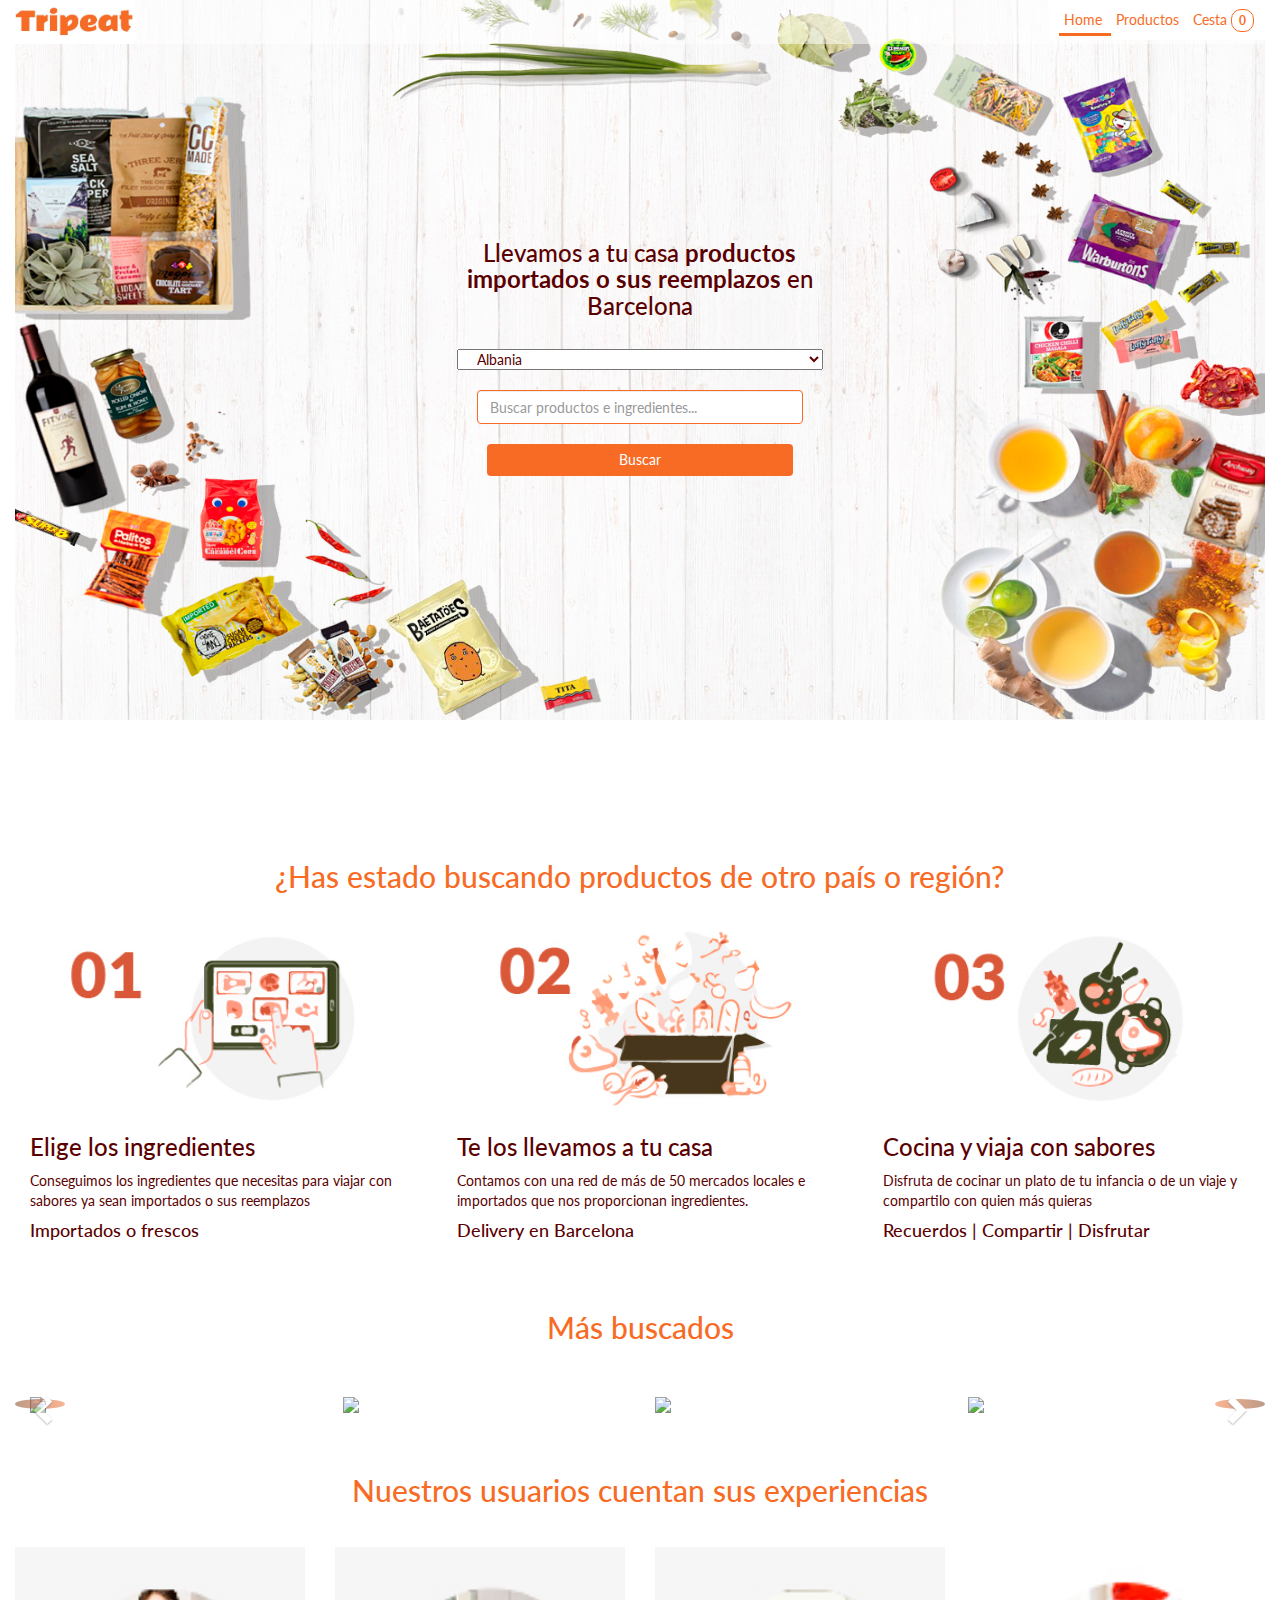
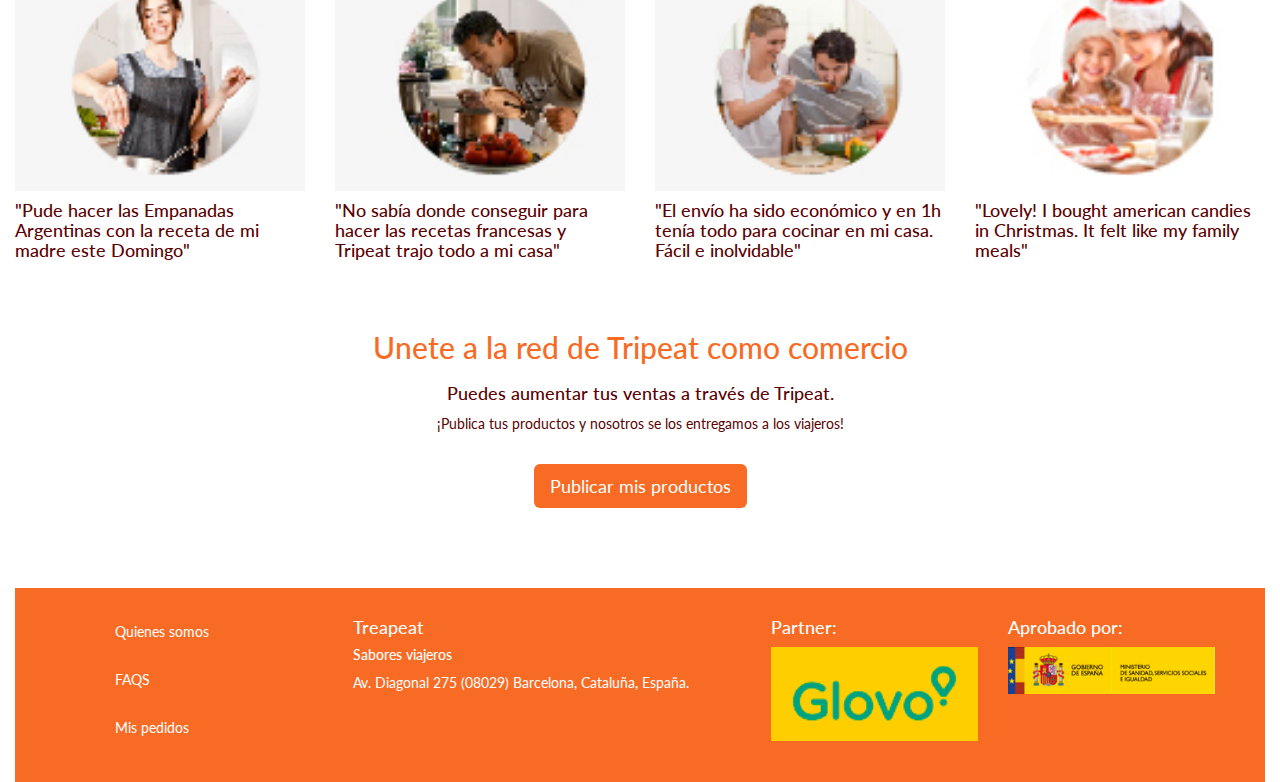
==== commit 5050e4f5: "user stories" ====
--- a/index.html
+++ b/index.html
@@ -633,13 +633,11 @@
                     </div>
                     <div class="col-xs-6 col-sm-3 ">
                         <div class="center">
-                            <img src="img/user-01.jpg" alt="">
+                            <img src="img/user-04.jpg" alt="">
                         </div>
                         <div class="product-name">
                             <h4>
-                                "El envío ha sido económico y en
-                                1h tenía todo para cocinar en mi
-                                casa. Fácil e inolvidable"
+                                "Lovely! I bought american candies in Christmas. It felt like my family meals"
                             </h4>
                         </div>         
                     </div>
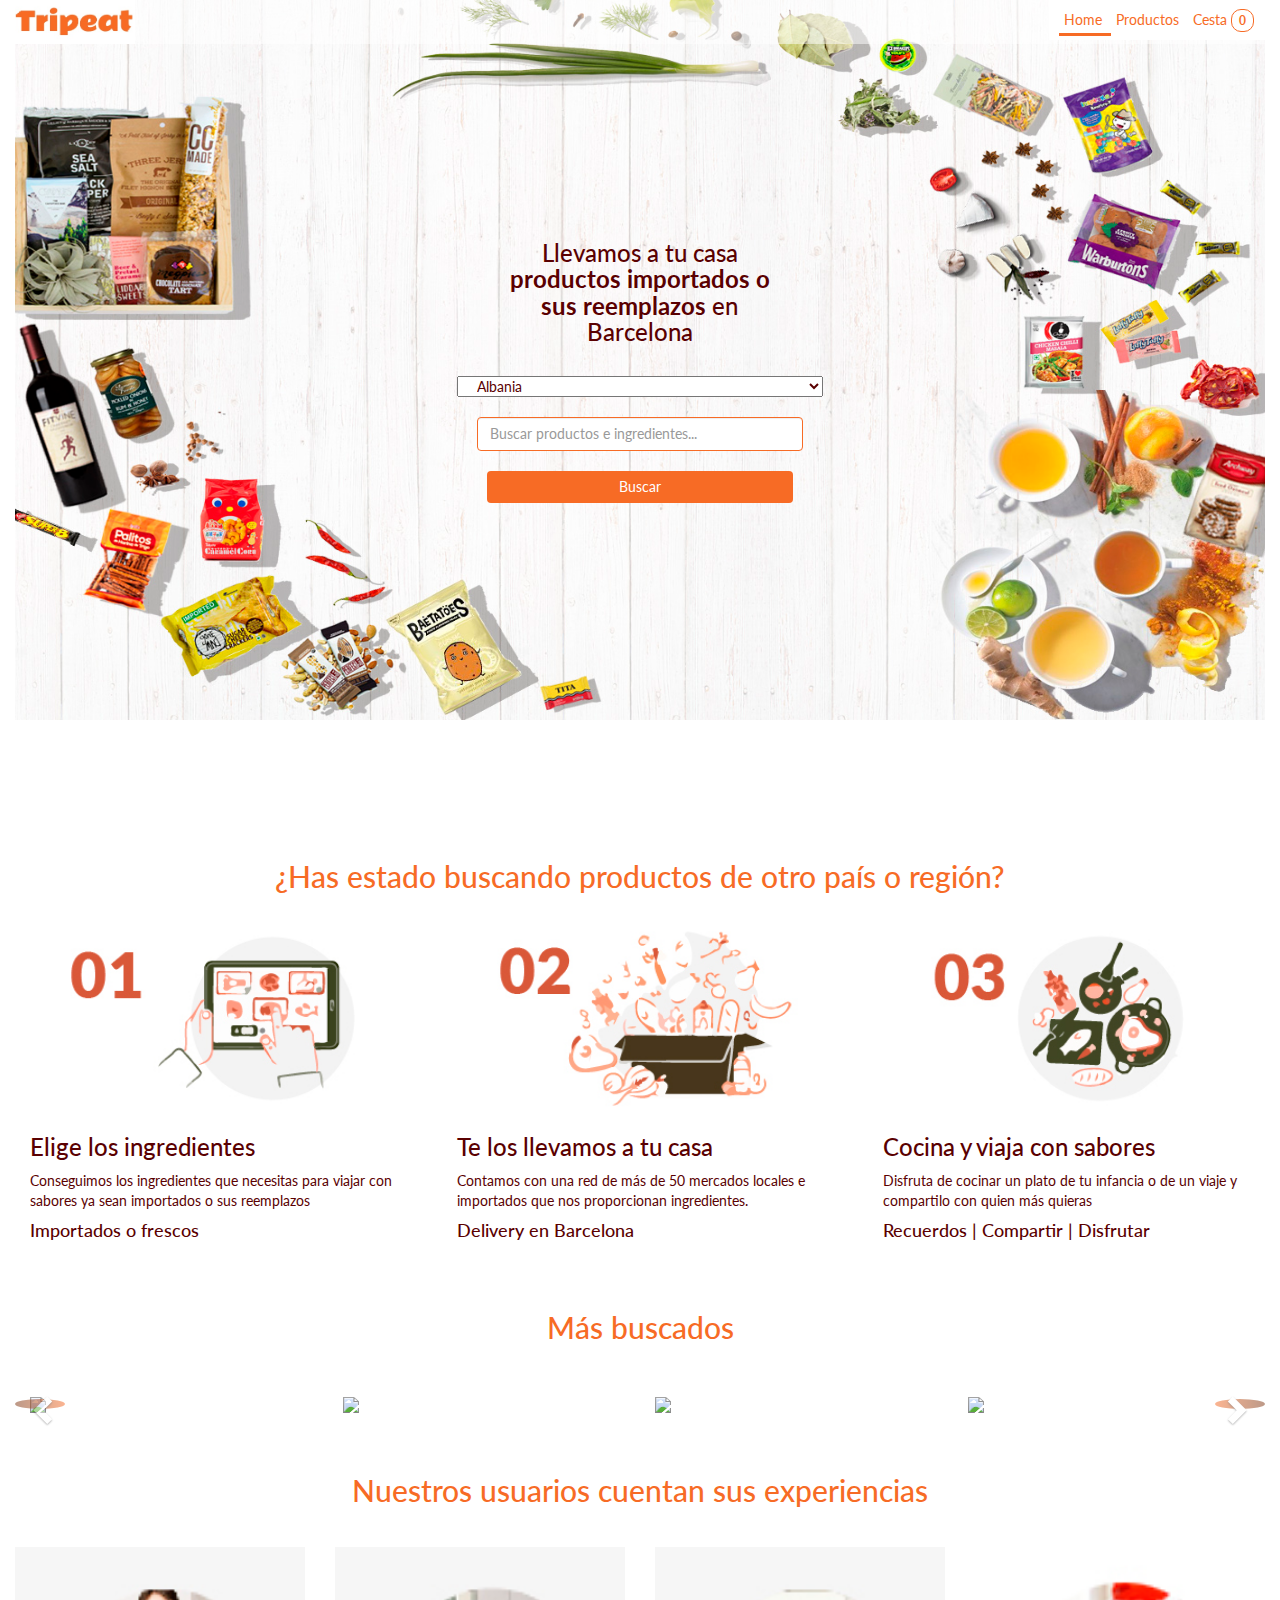
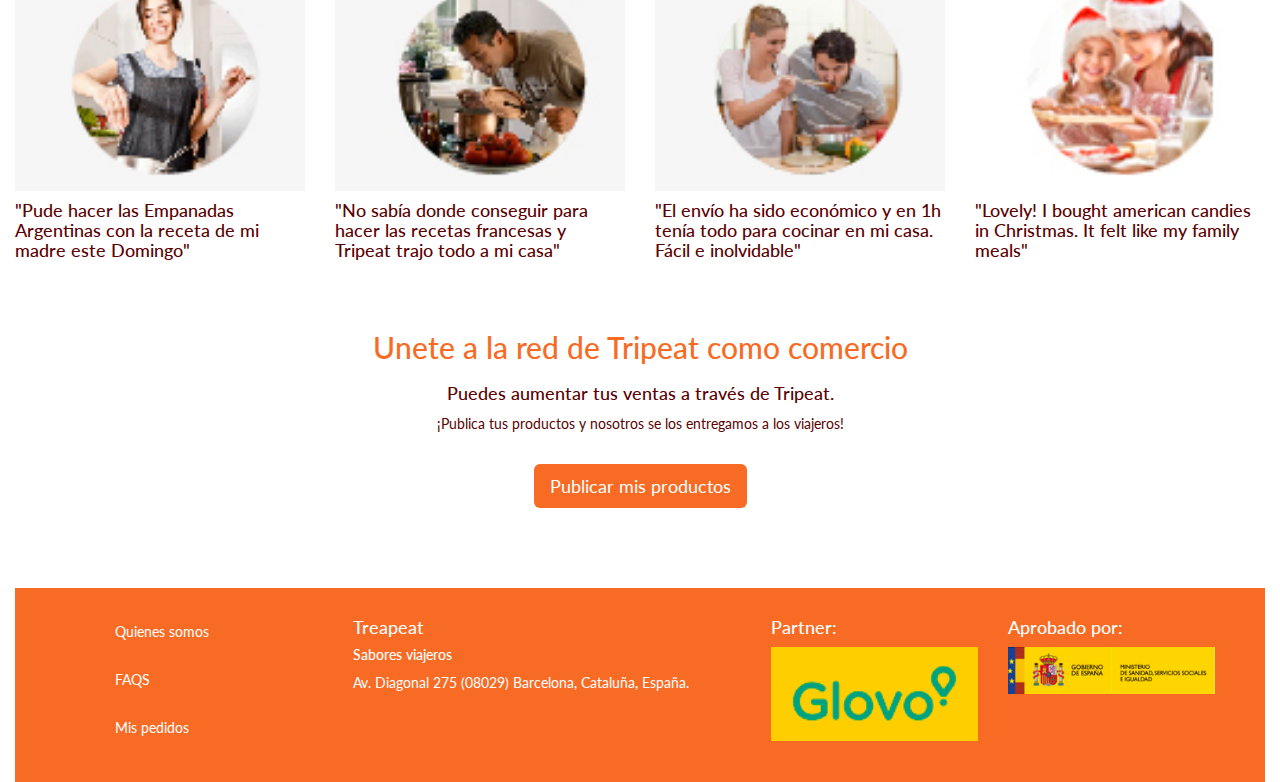
==== commit 83da90f9: "arreglos tab bar" ====
--- a/index.html
+++ b/index.html
@@ -92,9 +92,9 @@
 
 
             <div class="row">
-                <div class="col-xs-8 col-xs-offset-2 col-md-4 col-md-offset-4 buscar">
+                <div class="col-xs-10 col-xs-offset-1 col-sm-6 col-sm-offset-3 col-md-4 col-md-offset-4 buscar">
                     
-                    <h3 class="row value">
+                    <h3 class="col-xs-10 col-xs-offset-1 value">
 
                         Llevamos a tu casa <strong>productos importados o sus reemplazos</strong> en Barcelona
                     </h3>
--- a/styles.css
+++ b/styles.css
@@ -58,7 +58,7 @@
     background: white;
     z-index: 15;
     
-                width: 90%;
+                width: 95%;
             }
   }
 
@@ -119,7 +119,9 @@
 	bottom: 0px; 
 	background: white;
 	height:50px; 
-	border-top: 1px solid #F76B25;
+	-webkit-box-shadow: 0px 0px 10px rgba(0,0,0,.5);
+              -moz-box-shadow: 0px 0px 10px rgba(0,0,0,.5);
+                         box-shadow: 0px 0px 10px rgba(0,0,0,.5);
     padding-bottom: 30px;
     margin-left: -15px;
     width: 100%
@@ -228,6 +230,14 @@
 color: #5a0001;
 }
 
+@media only screen and (max-width: 780px) {
+
+    .value{
+            padding-top: 250px;
+        }
+
+}
+
 .ilustration{
     height: 150px;
     background: #FF8162;
@@ -265,11 +275,19 @@
 
 ul li {list-style: none }
 
+@media only screen and (max-width: 780px) {
+
+    footer ul {
+    padding-left:0; 
+    }
+    footer {margin-bottom: 50px}
+
+}
+
 
 footer a:link, a:visited {
 
     padding: 14px 25px;
-    text-align: center; 
     text-decoration: none;
     display: inline-block;
 }
@@ -394,6 +412,8 @@
 				bottom: 0px;
 				background: white;
 				z-index: 1;
+                margin:0px;
+                padding: 0px;
 			}
 
 @media only screen and (max-width: 780px) {
@@ -528,7 +548,15 @@
                 width: 50px
                 }
 
-.item-name {font-size: 24px;
+
+@media only screen and (min-width: 780px) {
+
+    .item-name {font-size: initial;
+            }   
+
+            }
+
+.item-name {font-size: 20px;
             margin-top: 20px;
             margin-bottom: 10px;
             font-weight: 500;
@@ -541,9 +569,11 @@
    .simpleCart_items { 
                     width: 50%;
                     margin-left:25%;
-                            }
-
-            }
+                            }        
+
+            }
+
+
 
 .simpleCart_items td{ min-width: 20px;
                     height: 60px;
@@ -558,6 +588,8 @@
             font-weight: 800;
             background-color: #eee
 }
+
+
 
 /* 
     ocultar remove y poner cruz
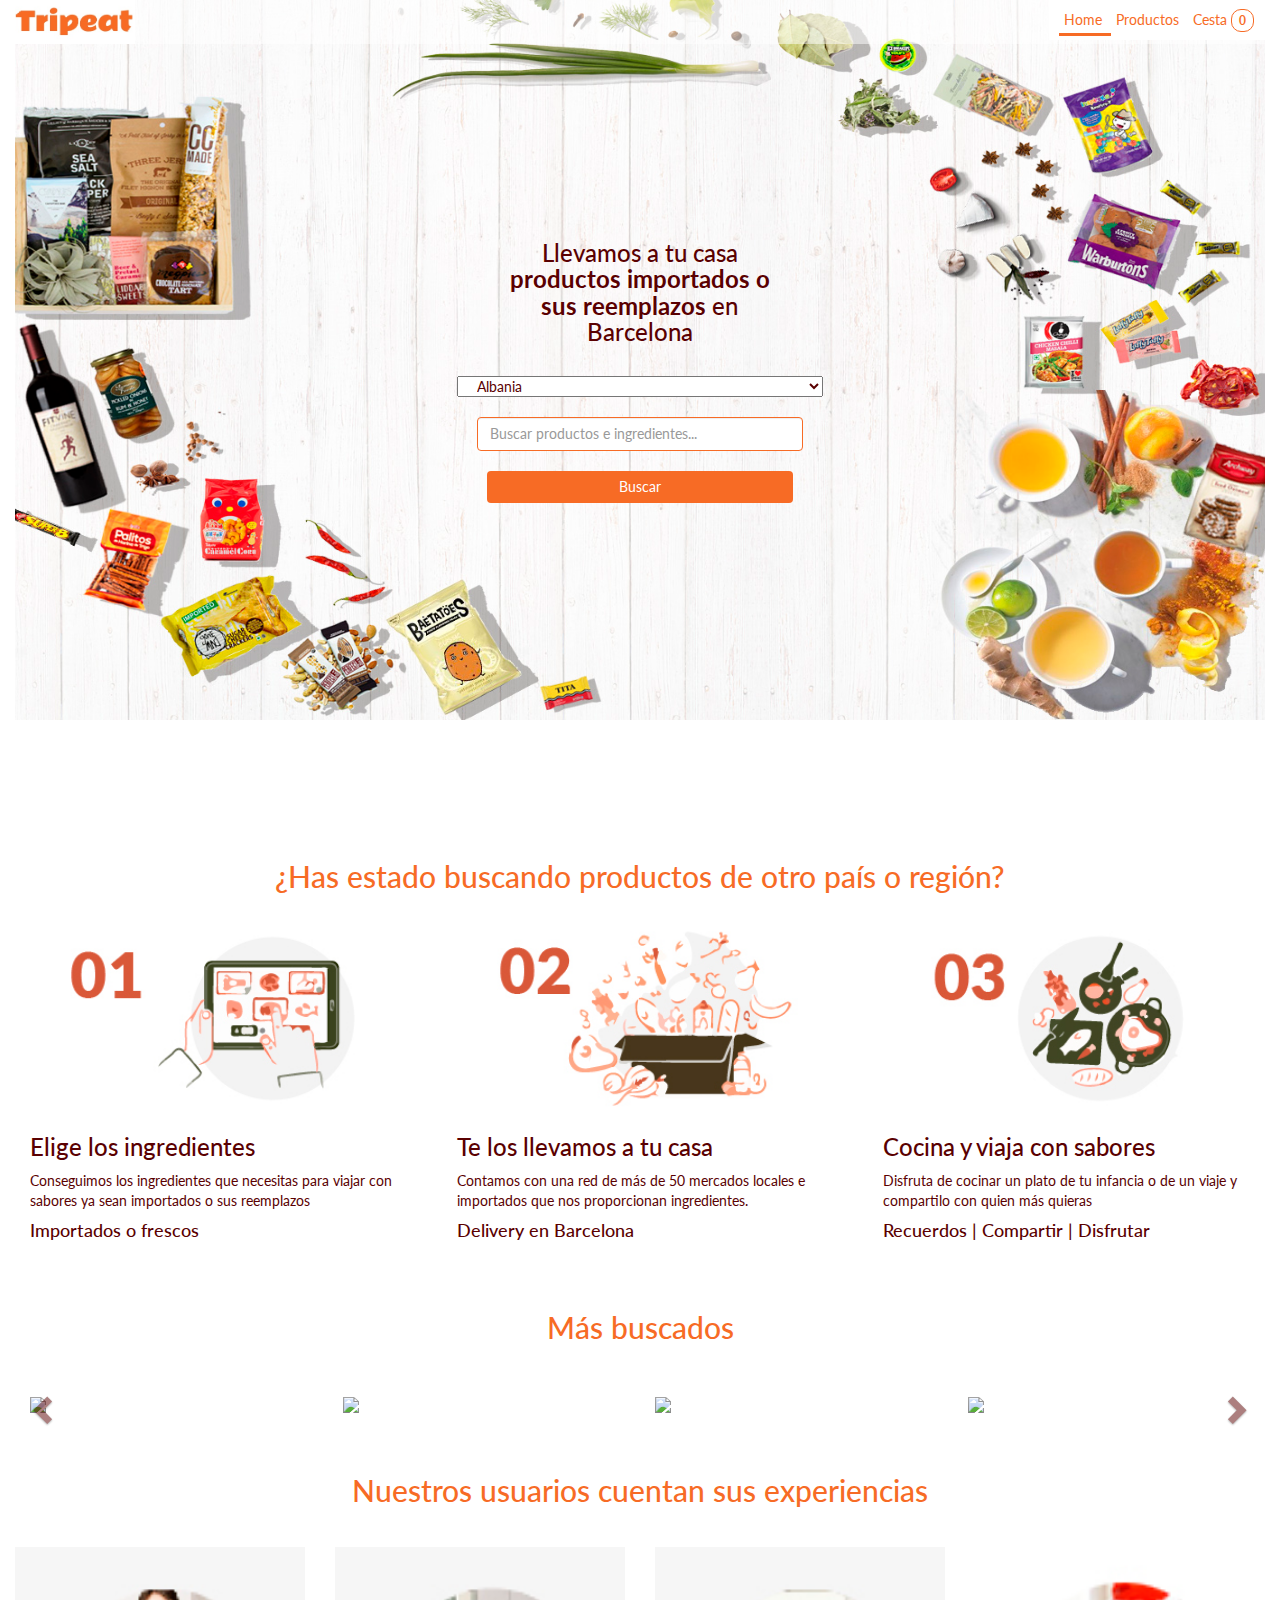
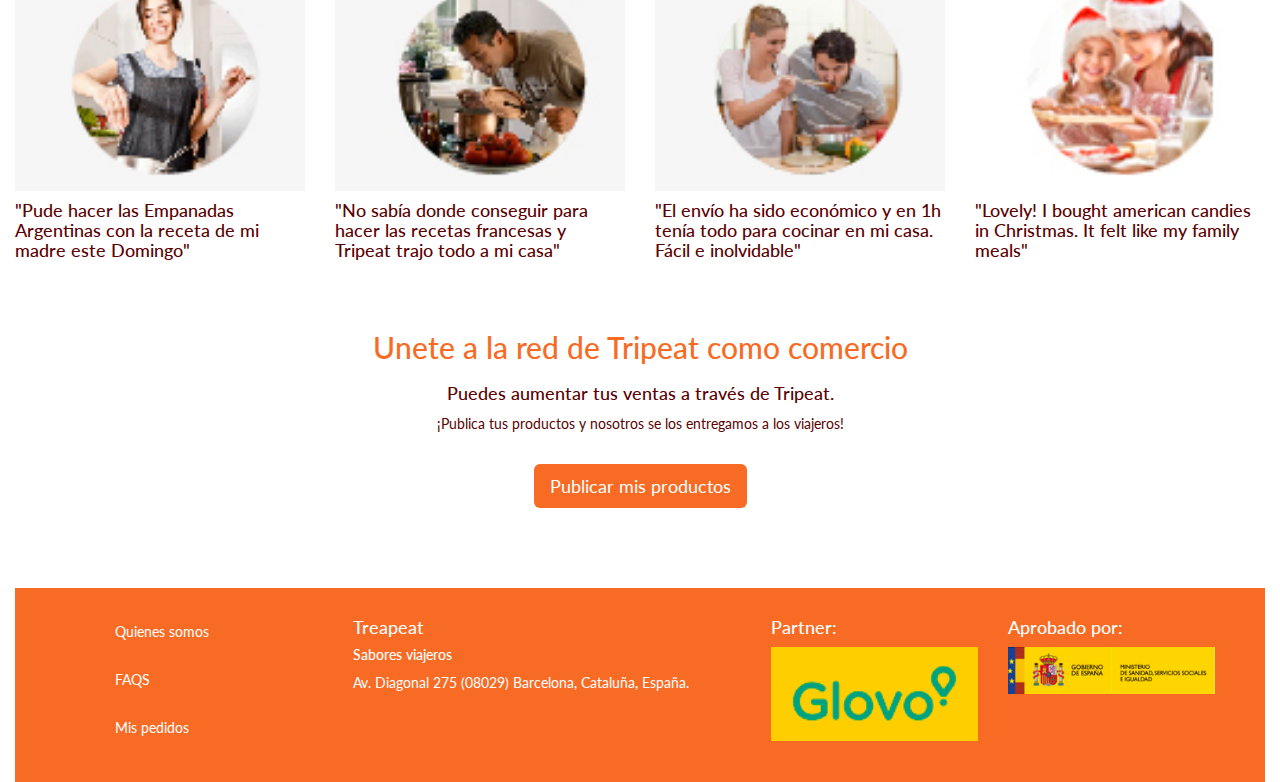
==== commit 91f74b11: "estilos carousel hover" ====
--- a/index.html
+++ b/index.html
@@ -358,11 +358,7 @@
             
             <div id="carousel-example-generic" class="carousel slide margin-bottom-20" data-ride="carousel">
                 <!-- Indicators -->
-                <ol class="carousel-indicators">
-                    <li data-target="#carousel-example-generic" data-slide-to="0" class="active"></li>
-                    <li data-target="#carousel-example-generic" data-slide-to="1"></li>
-                    <li data-target="#carousel-example-generic" data-slide-to="2"></li>
-                </ol>
+                
 
                 <!-- Wrapper for slides -->
                 <div class="carousel-inner hidden-xs hidden-sm" role="listbox">
@@ -371,7 +367,7 @@
                             <img src="http://www.cosasnuestras.cl/wp-content/uploads/2017/08/Galletitas-Chocolinas-250-gr.png">
                             <div class="carousel-caption">
                                <h3 class="item_name">Chocolinas</h3>
-                                    <h4>Argentina</h4>
+                                    <h4><img src="img/banderas/argentina.png" alt="..." class="bandera"> Argentina</h4>
                                     <p class="item_price">4 €</p>
                                     <p>
                                         <a  href="javascript:;">
@@ -383,7 +379,7 @@
                             <img src="http://inigoaguirre.files.wordpress.com/2008/05/ajinomoto1.jpg">
                             <div class="carousel-caption">
                                 <h3 class="item_name">Ají nomoto</h3>
-                                    <h4>País de origen</h4>
+                                    <h4><img src="img/banderas/japon.png" alt="..." class="bandera"> Japón</h4>
                                     <p class="item_price">0.5 €</p>
                                     <p>
                                         <a  href="javascript:;">
@@ -395,7 +391,7 @@
                             <img src="https://images-na.ssl-images-amazon.com/images/I/81i-3WaRO5L._SX569_.jpg">
                             <div class="carousel-caption">
                                 <h3 class="item_name">Reese´s</h3>
-                                    <h4>País de origen</h4>
+                                    <h4><img src="img/banderas/estados-unidos.png" alt="..." class="bandera"> Estados Unidos</h4>
                                     <p class="item_price">1.8 €</p>
                                     <p>
                                         <a  href="javascript:;">
@@ -407,7 +403,7 @@
                             <img src="https://ae01.alicdn.com/kf/HTB1iCCwOpXXXXcbXVXXq6xXFXXX3/Fideos-Instant-neos-chinos-Productos-de-Gran-Cubo-de-Alimentos-Importados-Productos-Alimenticios-Deliciosos-Fideos-Instant.jpg">
                             <div class="carousel-caption">
                                 <h3 class="item_name">King Soup</h3>
-                                <h4>País de origen</h4>
+                                <h4><img src="img/banderas/japon.png" alt="..." class="bandera"> Japón</h4>
                                 <p class="item_price">2 €</p>
                                 <p>
                                     <a  href="javascript:;">
@@ -421,7 +417,7 @@
                             <img src=" http://www.ladispensaitaliana.es/wp-content/uploads/2018/01/CASARECCE-N%C2%BA25-500GR-DIVELLA-300x300.jpg ">
                             <div class="carousel-caption">
                                 <h3 class="item_name">Di Vella</h3>
-                                    <h4>País de origen</h4>
+                                    <h4><img src="img/banderas/italy.png" alt="..." class="bandera"> Italia</h4>
                                     <p class="item_price">0.6 €</p>
                                     <p>
                                         <a  href="javascript:;">
@@ -433,7 +429,7 @@
                             <img src="https://media-verticommnetwork1.netdna-ssl.com/wines/gran-colegiata-crianza-roble-frances-520608.jpg">
                             <div class="carousel-caption">
                                <h3 class="item_name">Vino</h3>
-                                <h4>País de origen</h4>
+                                <h4><img src="img/banderas/francia.png" alt="..." class="bandera"> Francia</h4>
                                 <p class="item_price">5 €</p>
                                 <p>
                                     <a  href="javascript:;">
@@ -444,8 +440,8 @@
                         <div class="col-md-3 simpleCart_shelfItem">
                             <img src="https://i.ebayimg.com/images/g/ytMAAOSw~YRaePlO/s-l300.jpg">
                             <div class="carousel-caption">
-                                <h3 class="item_name">Curry Sauce</h3>
-                                <h4>País de origen</h4>
+                                <h3 class="item_name">Curry Sauce</h3> 
+                                <h4><img src="img/banderas/015-india.png" alt="..." class="bandera"> India</h4>
                                 <p class="item_price">1.8 €</p>
                                 <p>
                                     <a  href="javascript:;">
@@ -456,8 +452,8 @@
                         <div class="col-md-3 simpleCart_shelfItem">
                             <img src="https://www.productosgourmet.online/blog/wp-content/uploads/2017/03/arroz-jazmin-500gr-300x300.jpg">
                             <div class="carousel-caption">
-                                <h3 class="item_name">Jasmine Rice</h3>
-                                <h4>País de origen</h4>
+                                <h3 class="item_name">Jasmine Rice</h3>  
+                                <h4><img src="img/banderas/022-thailand.png" alt="..." class="bandera"> Tailandia</h4>
                                 <p class="item_price">1 €</p>
                                 <p>
                                     <a  href="javascript:;">
--- a/styles.css
+++ b/styles.css
@@ -356,7 +356,7 @@
                     top:-1000px;}
 
 .carousel-inner img:hover, .carousel-caption:hover {
-                    background: #F76B25ba;
+                    background: #7b2c04ba;
                     width:100%;
                     color: white;
                     bottom:0px;
@@ -373,10 +373,27 @@
                     line-height: 50px;
                     top: 50%;
                     transform: translateY(-50%);
-                    background: #F76B25;
+                    background:  none;
                      background-image: none;
 
                 }
+.carousel-control:hover {max-width: 50px;
+                    border-radius: 100%;
+                    max-height: 50px;
+                    line-height: 50px;
+                    top: 50%;
+                    transform: translateY(-50%);
+                    background: none;
+                     background-image: none;
+
+                }
+.carousel-control .glyphicon {color: #5a0001;
+                                    font-size: 24px: 
+
+                }
+.carousel-control.left{background-image: none}
+.carousel-control.right{background-image: none}
+
 .carousel-control a, .left-carousel, .right-carousel {text-align: center;
     background-color: white;
     background-image: none;
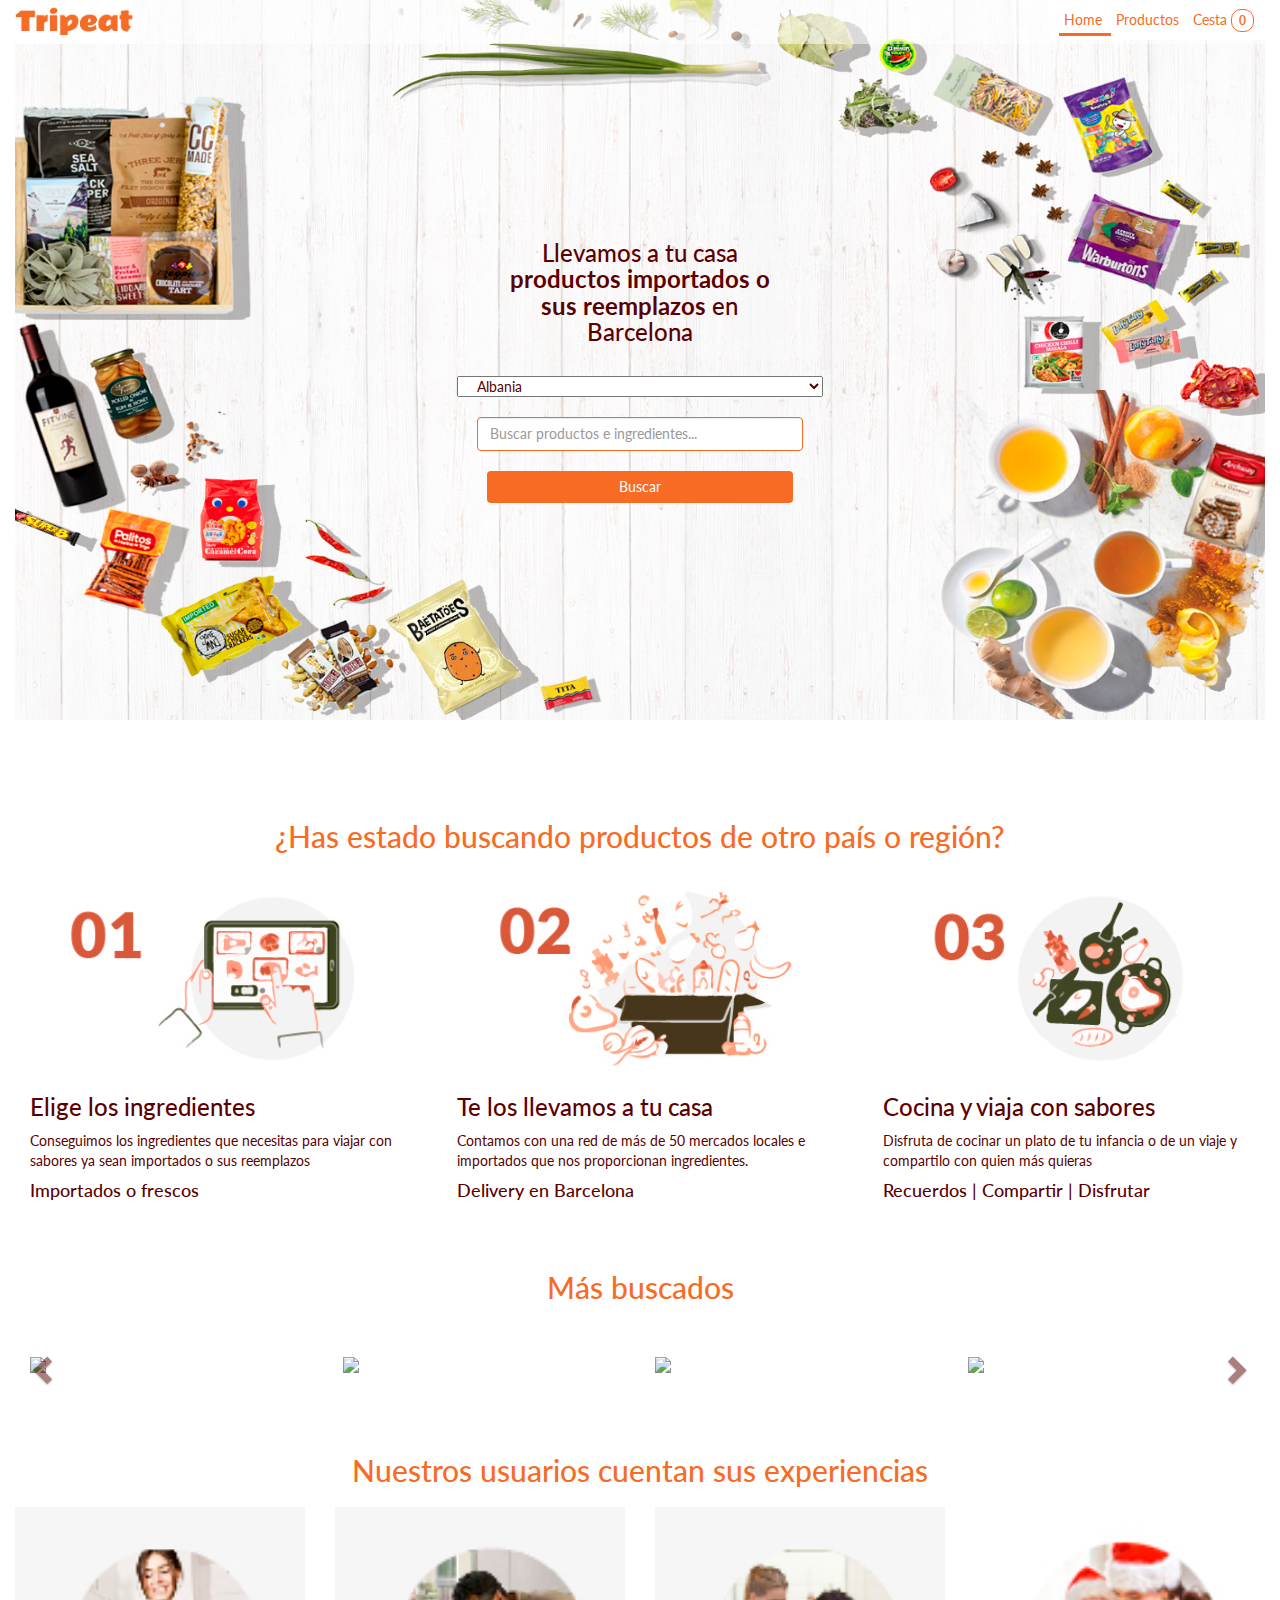
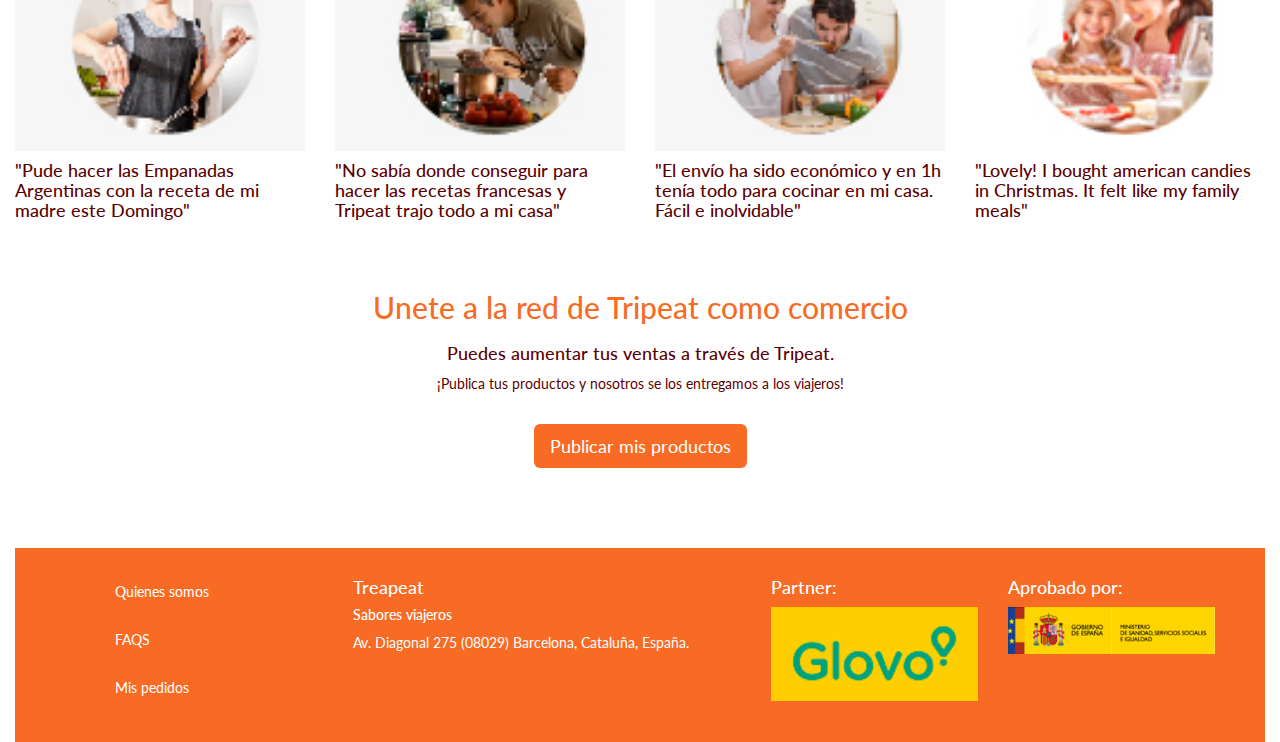
==== commit 7afe09b9: "arreglos margenes" ====
--- a/index.html
+++ b/index.html
@@ -284,7 +284,7 @@
 
 <!--EMPIEZA ROW PASOS-->
         <div class="row">
-            <div class="col-xs-12 margin-top-40 margin-bottom-20">
+            <div class="col-xs-12 margin-bottom-20">
                 <h2>
                     ¿Has estado buscando productos de otro país o región?
                 </h2>
@@ -585,7 +585,7 @@
             <div class="row">
                 <div class="col-xs-12">
 
-                    <h2 class="margin-bottom-40 margin-top-20">
+                    <h2 class="margin-bottom-20 margin-top-40">
                         Nuestros usuarios cuentan sus experiencias
                     </h2>
                    
--- a/styles.css
+++ b/styles.css
@@ -431,6 +431,11 @@
 				z-index: 1;
                 margin:0px;
                 padding: 0px;
+                width: 110%;
+                margin-right: -15px;
+                padding-right: 25px;
+                margin-left: -15px;
+                padding-left: 15px
 			}
 
 @media only screen and (max-width: 780px) {
@@ -573,7 +578,7 @@
 
             }
 
-.item-name {font-size: 20px;
+.item-name {font-size: 18px;
             margin-top: 20px;
             margin-bottom: 10px;
             font-weight: 500;
@@ -594,11 +599,12 @@
 
 .simpleCart_items td{ min-width: 20px;
                     height: 60px;
-                    padding: 20px
+                    padding: 20px 10px
 }
 
 .item-total {
             font-weight: 600;
+            font-size: 13px
 }
 
 .item-remove{
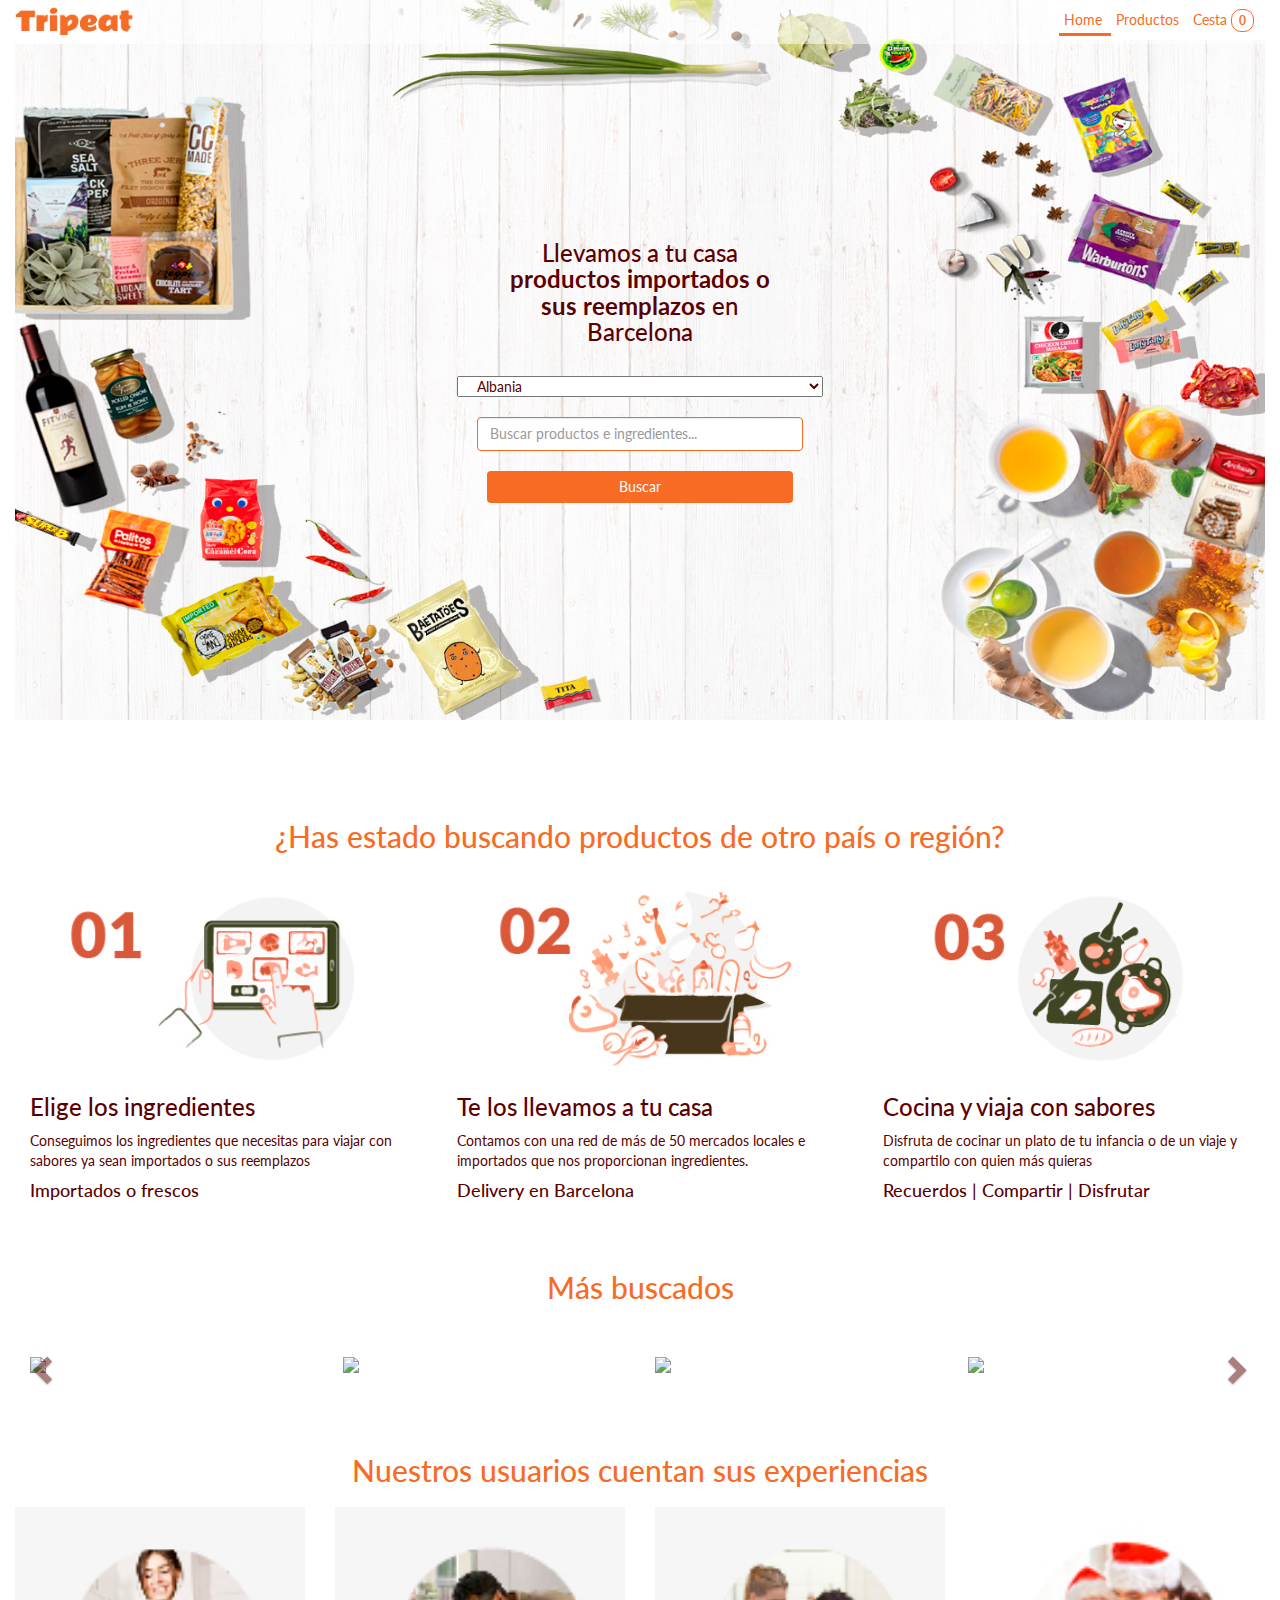
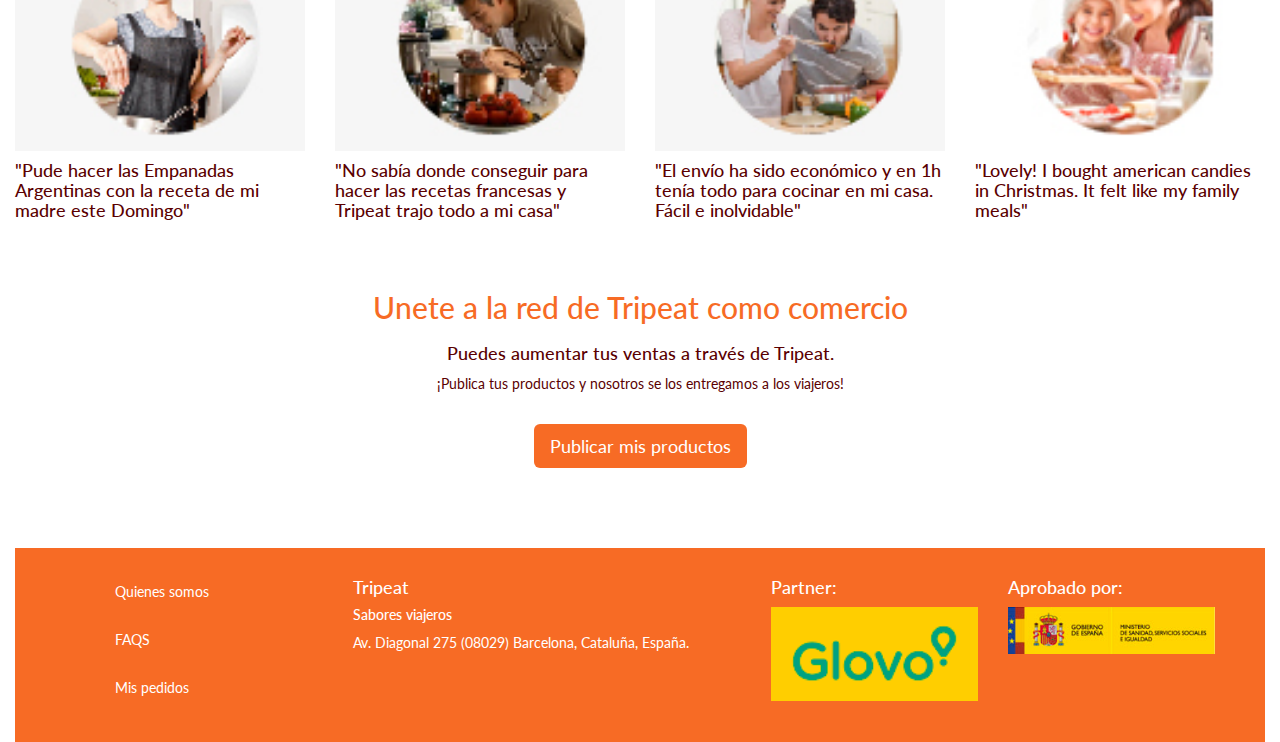
==== commit 2723e6ff: "Tripeat" ====
--- a/index.html
+++ b/index.html
@@ -680,7 +680,7 @@
             </div>
             <div class="col-xs-6 col-md-4">
                 <div>
-                    <h4>Treapeat</h4><h5>Sabores viajeros</h5>
+                    <h4>Tripeat</h4><h5>Sabores viajeros</h5>
                     <p>Av. Diagonal 275 (08029)
                     Barcelona, Cataluña, España.</p>
                 </div>
